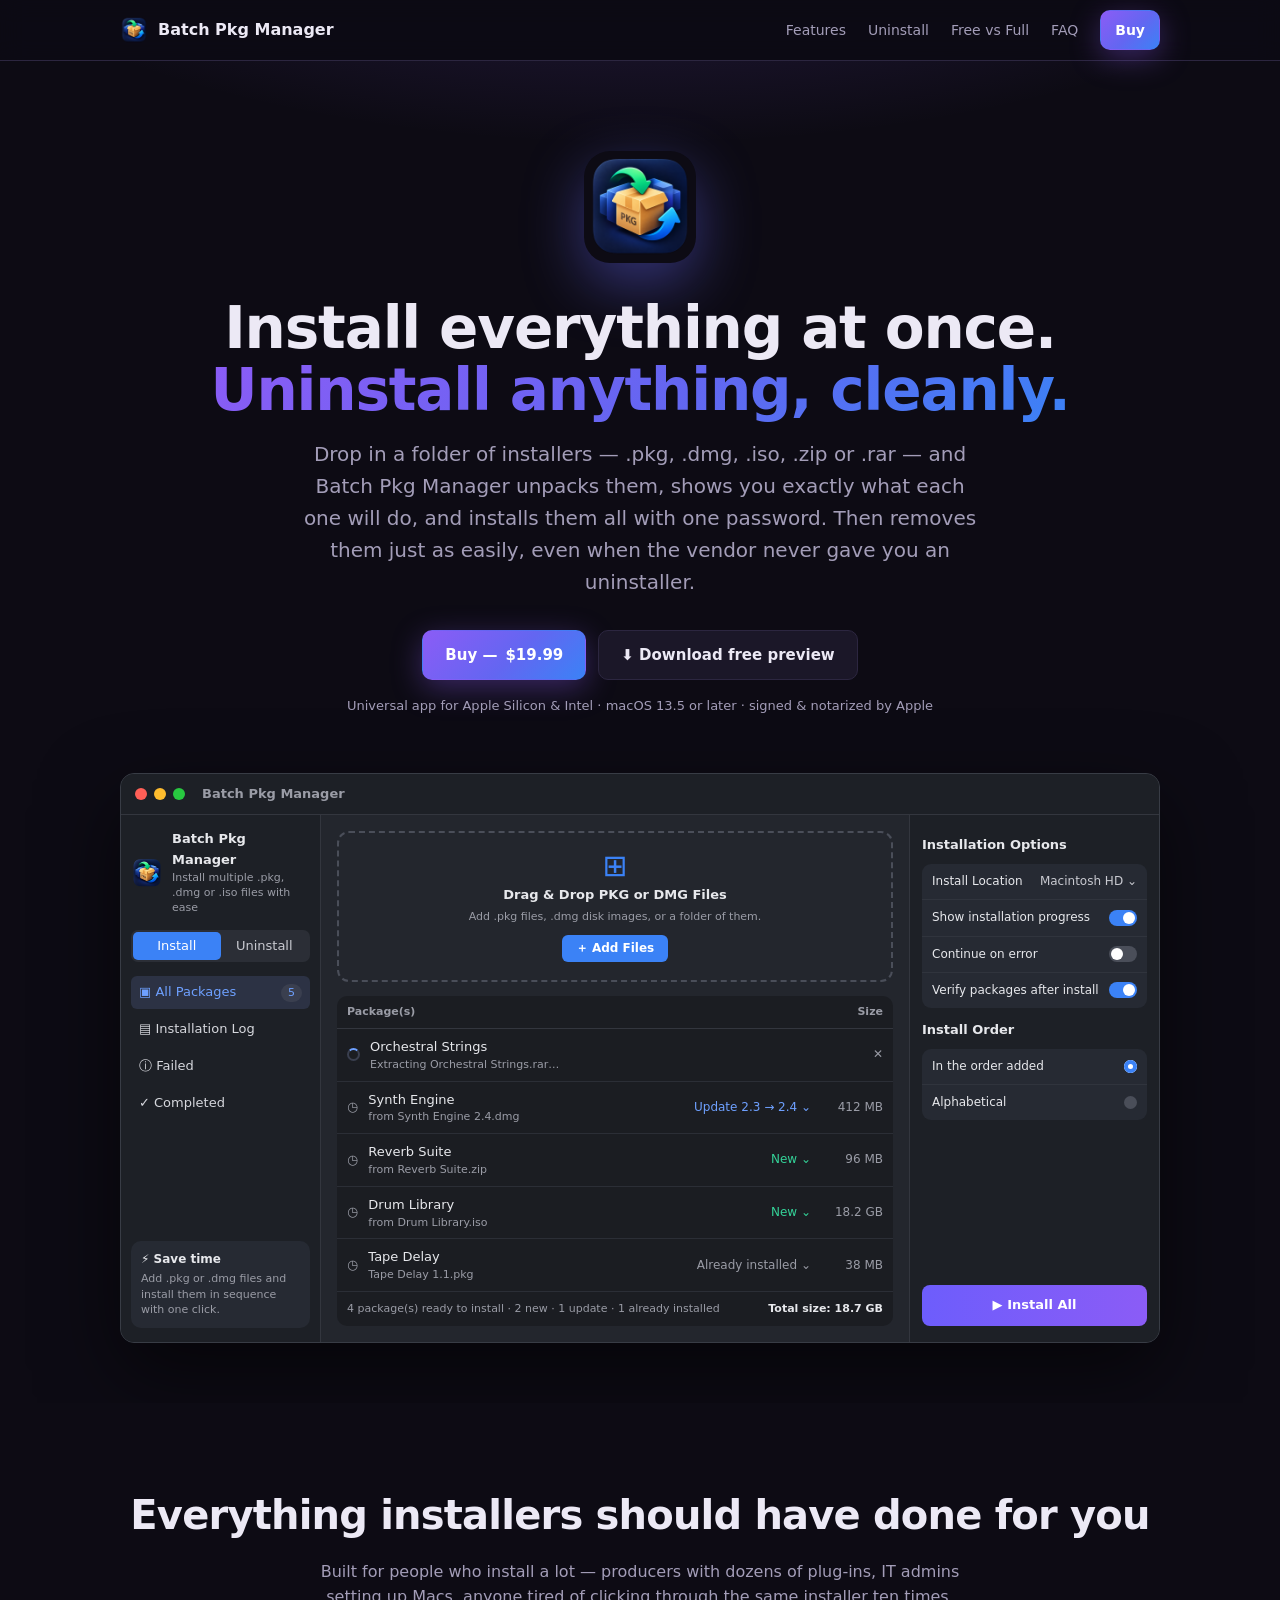
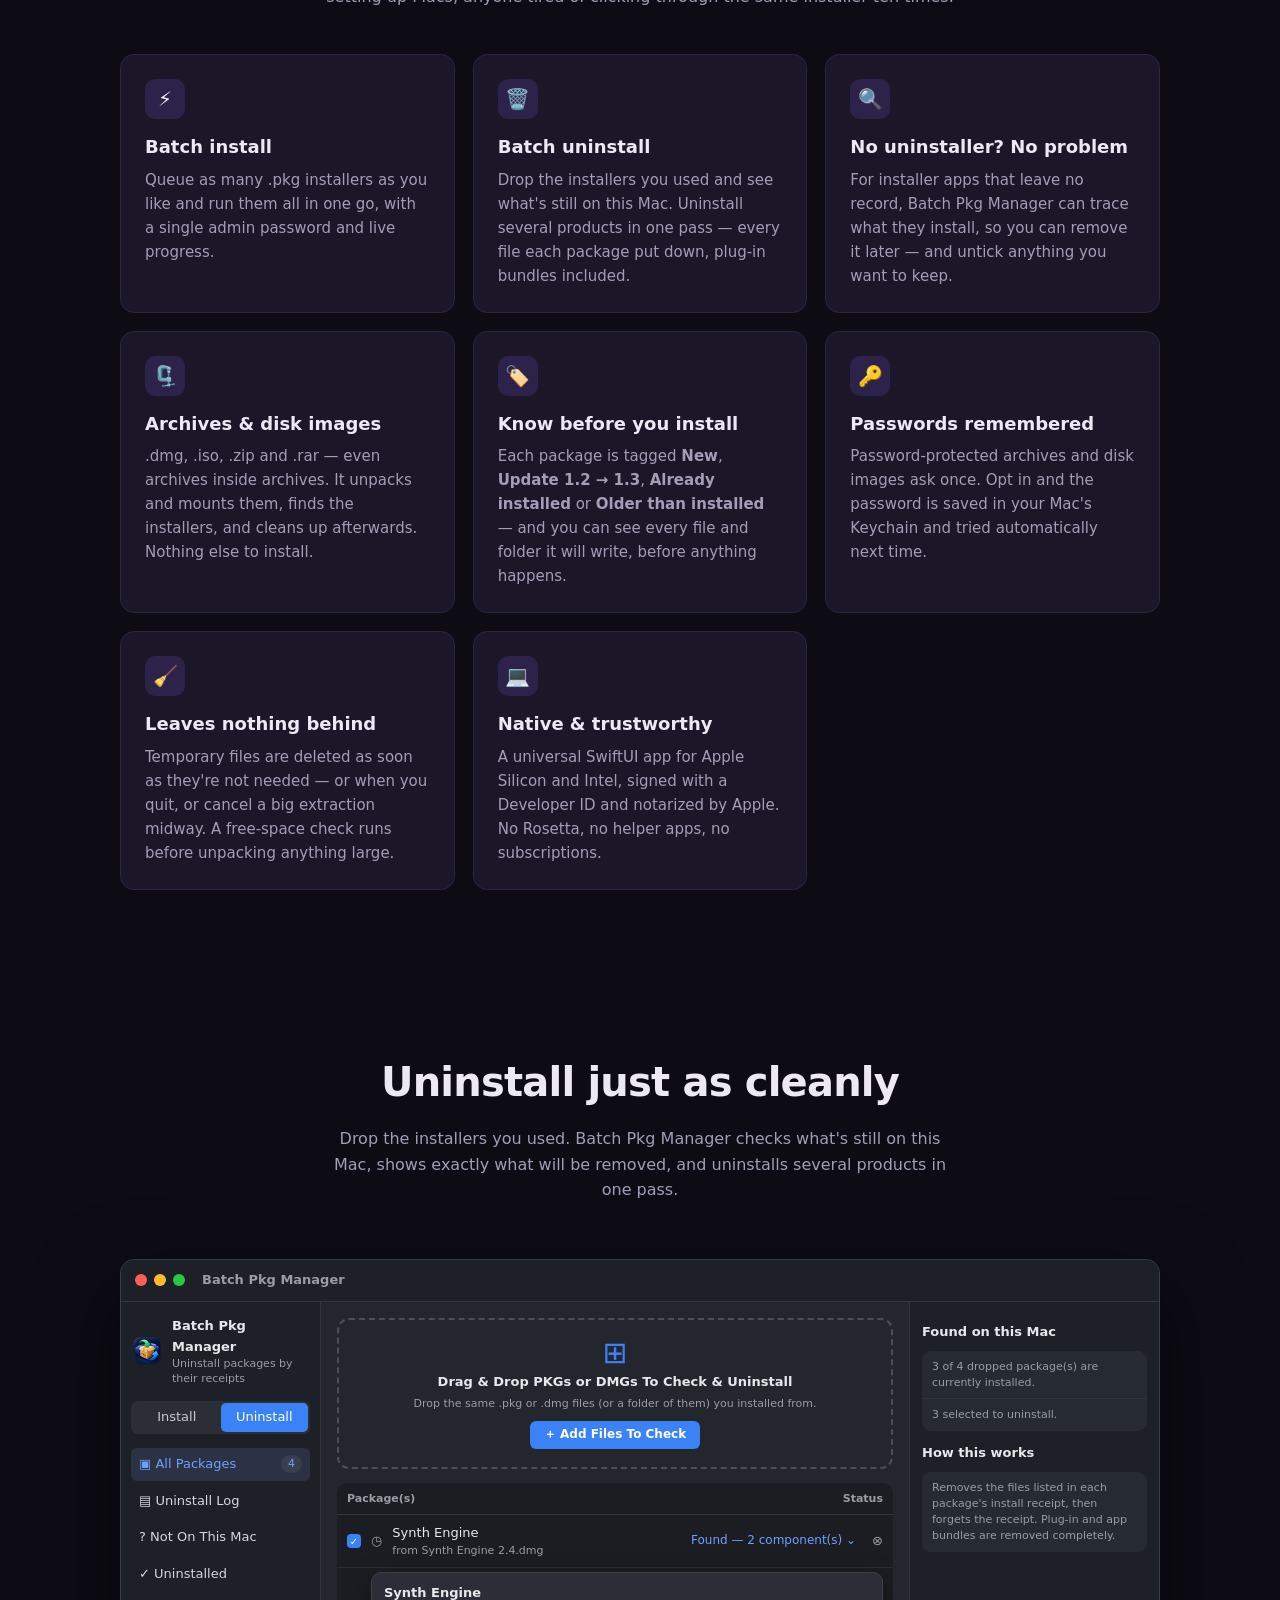
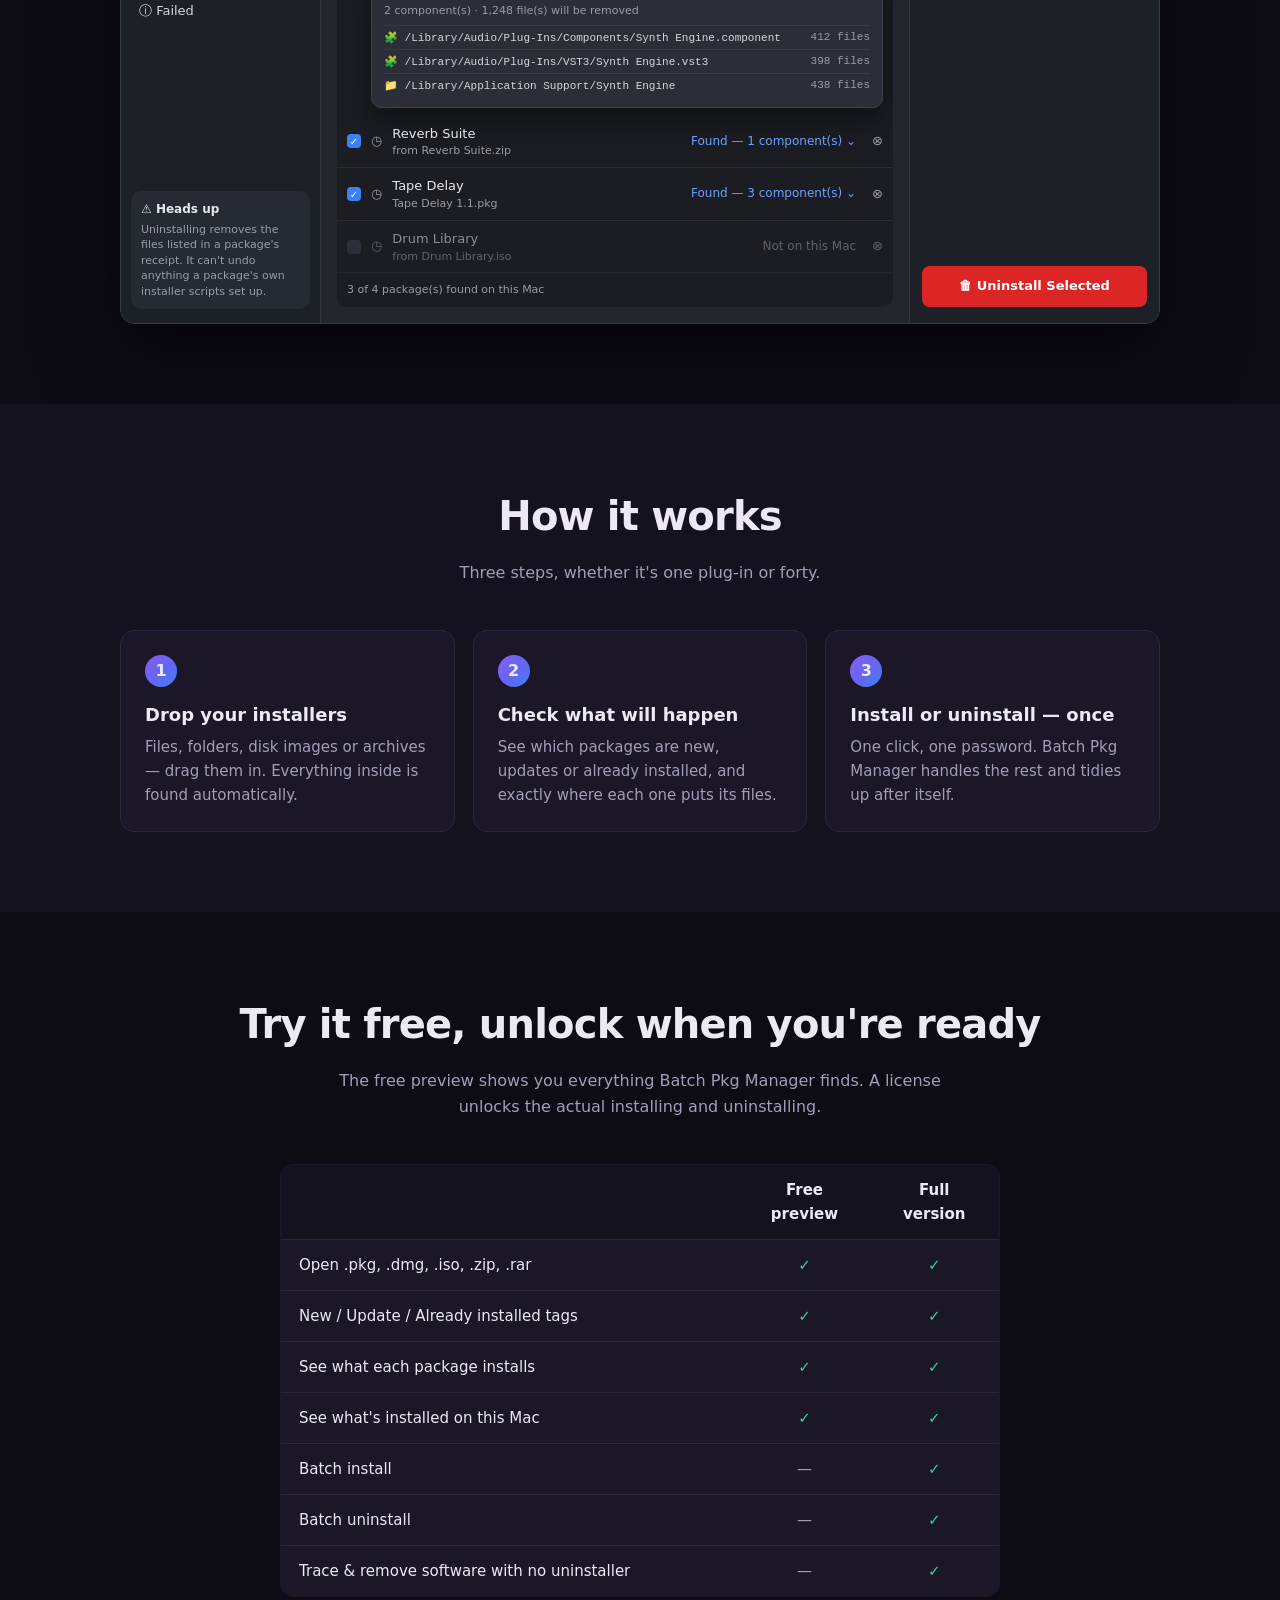
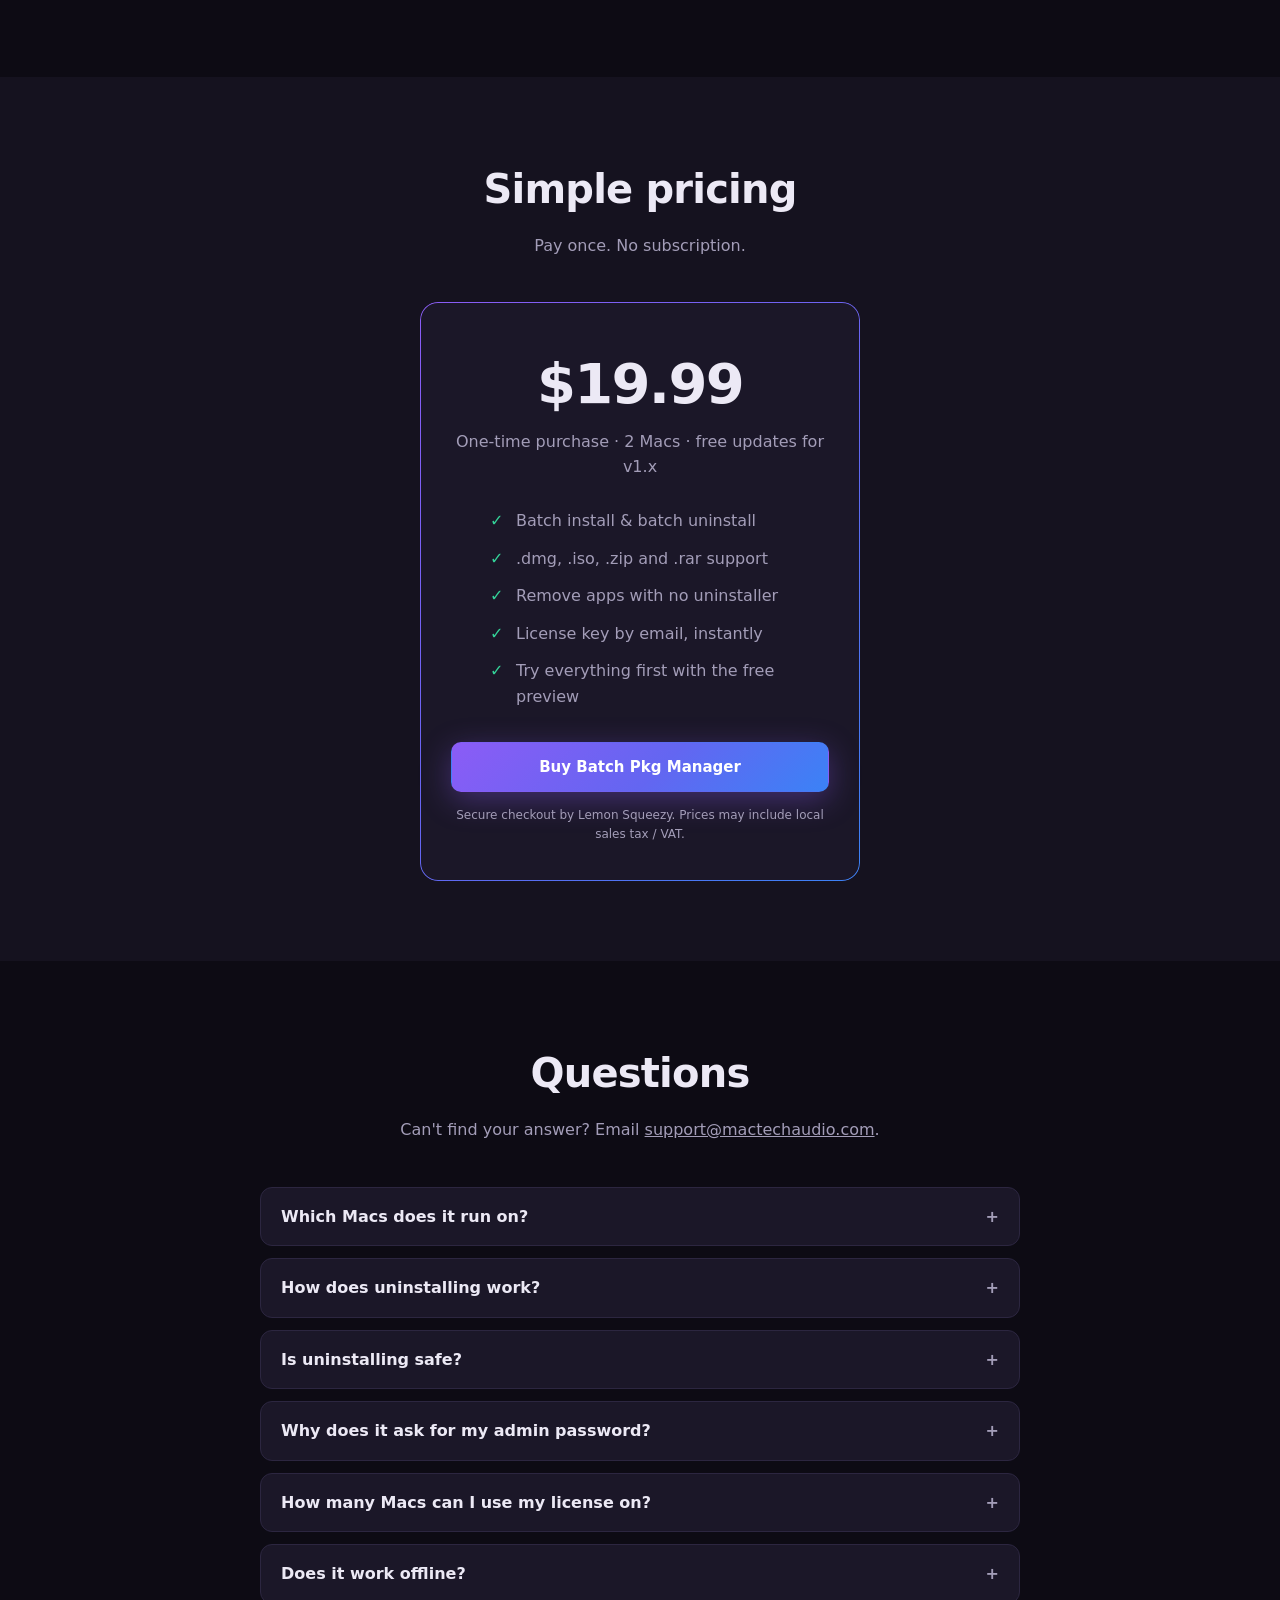
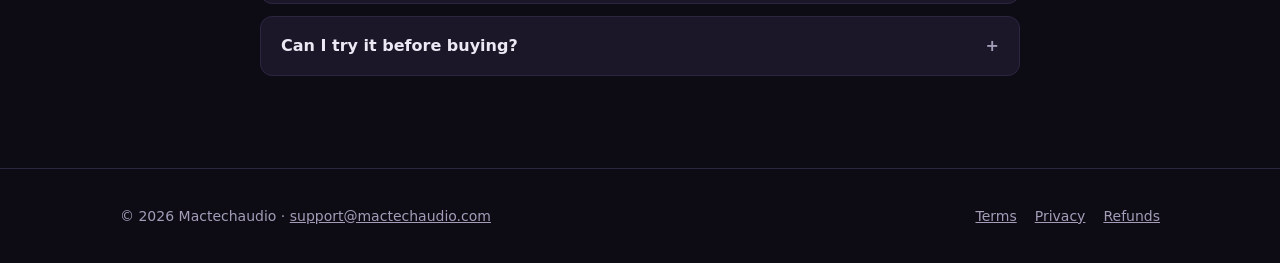
==== index.html @ 90be37b1 "Add files via upload" ====
<!doctype html>
<html lang="en">
<head>
<meta charset="utf-8">
<meta name="viewport" content="width=device-width,initial-scale=1">
<title>Batch Pkg Manager — Batch install & cleanly uninstall Mac software</title>
<meta name="description" content="Batch Pkg Manager installs dozens of .pkg installers in one go — straight from .dmg, .iso, .zip and .rar — and cleanly uninstalls software that never came with an uninstaller. For macOS.">
<meta property="og:title" content="Batch Pkg Manager for Mac">
<meta property="og:description" content="Batch install .pkg files from .dmg, .iso, .zip and .rar — and cleanly uninstall what installers leave behind.">
<meta property="og:image" content="icon.png">
<link rel="icon" href="icon.png">
<link rel="stylesheet" href="site.css">
<script src="config.js"></script>
</head>
<body>

<nav>
  <div class="wrap">
    <a class="brand" href="#"><img src="icon.png" alt=""> Batch Pkg Manager</a>
    <div class="links">
      <a class="hide-sm" href="#features">Features</a>
      <a class="hide-sm" href="#uninstall">Uninstall</a>
      <a class="hide-sm" href="#free">Free vs Full</a>
      <a class="hide-sm" href="#faq">FAQ</a>
      <a class="btn primary small" data-href="buyURL" href="#pricing">Buy</a>
    </div>
  </div>
</nav>

<header class="hero">
  <div class="wrap">
    <img class="icon" src="icon.png" alt="Batch Pkg Manager icon">
    <h1>Install everything at once.<br><span>Uninstall anything, cleanly.</span></h1>
    <p class="lead">Drop in a folder of installers — .pkg, .dmg, .iso, .zip or .rar — and Batch Pkg Manager unpacks them, shows you exactly what each one will do, and installs them all with one password. Then removes them just as easily, even when the vendor never gave you an uninstaller.</p>
    <div class="ctas">
      <a class="btn primary" href="#pricing">Buy — <span data-cfg="price"></span></a>
      <a class="btn ghost" data-href="downloadURL" href="#">⬇︎ Download free preview</a>
    </div>
    <div class="req">Universal app for Apple Silicon &amp; Intel · <span data-cfg="minMacOS"></span> · signed &amp; notarized by Apple</div>

    <div class="mock" aria-hidden="true">
      <div class="bar"><i></i><i></i><i></i><span>Batch Pkg Manager</span></div>
      <div class="app">
        <aside class="side">
          <div class="appname"><img src="icon.png" alt=""><div><b>Batch Pkg Manager</b><small>Install multiple .pkg, .dmg or .iso files with ease</small></div></div>
          <div class="seg"><span class="on">Install</span><span>Uninstall</span></div>
          <div class="nav on">▣ All Packages <em>5</em></div>
          <div class="nav">▤ Installation Log</div>
          <div class="nav">ⓘ Failed</div>
          <div class="nav">✓ Completed</div>
          <div class="tip"><b>⚡ Save time</b>Add .pkg or .dmg files and install them in sequence with one click.</div>
        </aside>
        <div class="center">
          <div class="drop">
            <div class="dropicon">⊞</div>
            <b>Drag &amp; Drop PKG or DMG Files</b>
            <small>Add .pkg files, .dmg disk images, or a folder of them.</small>
            <span class="addbtn">＋ Add Files</span>
          </div>
          <div class="table">
            <div class="th"><span>Package(s)</span><span>Size</span></div>
            <div class="row"><div class="spin"></div><div>Orchestral Strings<small>Extracting Orchestral Strings.rar…</small></div><span class="tag inst">✕</span></div>
            <div class="row"><span class="ok">◷</span><div>Synth Engine<small>from Synth Engine 2.4.dmg</small></div><span class="tag upd">Update 2.3 → 2.4 ⌄</span><span class="size">412 MB</span></div>
            <div class="row"><span class="ok">◷</span><div>Reverb Suite<small>from Reverb Suite.zip</small></div><span class="tag new">New ⌄</span><span class="size">96 MB</span></div>
            <div class="row"><span class="ok">◷</span><div>Drum Library<small>from Drum Library.iso</small></div><span class="tag new">New ⌄</span><span class="size">18.2 GB</span></div>
            <div class="row"><span class="ok">◷</span><div>Tape Delay<small>Tape Delay 1.1.pkg</small></div><span class="tag inst">Already installed ⌄</span><span class="size">38 MB</span></div>
            <div class="tf"><span>4 package(s) ready to install · 2 new · 1 update · 1 already installed</span><b>Total size: 18.7 GB</b></div>
          </div>
        </div>
        <aside class="insp">
          <b class="h">Installation Options</b>
          <div class="group">
            <div class="opt">Install Location <span class="sel">Macintosh HD ⌄</span></div>
            <div class="opt">Show installation progress <i class="tg on"></i></div>
            <div class="opt">Continue on error <i class="tg"></i></div>
            <div class="opt">Verify packages after install <i class="tg on"></i></div>
          </div>
          <b class="h">Install Order</b>
          <div class="group">
            <div class="opt">In the order added <i class="rd on"></i></div>
            <div class="opt">Alphabetical <i class="rd"></i></div>
          </div>
          <div class="go">▶ Install All</div>
        </aside>
      </div>
    </div>
  </div>
</header>

<section id="features">
  <div class="wrap">
    <h2>Everything installers should have done for you</h2>
    <p class="sub">Built for people who install a lot — producers with dozens of plug-ins, IT admins setting up Macs, anyone tired of clicking through the same installer ten times.</p>
    <div class="grid">
      <div class="card"><div class="ico">⚡️</div><h3>Batch install</h3><p>Queue as many .pkg installers as you like and run them all in one go, with a single admin password and live progress.</p></div>
      <div class="card"><div class="ico">🗑️</div><h3>Batch uninstall</h3><p>Drop the installers you used and see what's still on this Mac. Uninstall several products in one pass — every file each package put down, plug-in bundles included.</p></div>
      <div class="card"><div class="ico">🔍</div><h3>No uninstaller? No problem</h3><p>For installer apps that leave no record, Batch Pkg Manager can trace what they install, so you can remove it later — and untick anything you want to keep.</p></div>
      <div class="card"><div class="ico">🗜️</div><h3>Archives &amp; disk images</h3><p>.dmg, .iso, .zip and .rar — even archives inside archives. It unpacks and mounts them, finds the installers, and cleans up afterwards. Nothing else to install.</p></div>
      <div class="card"><div class="ico">🏷️</div><h3>Know before you install</h3><p>Each package is tagged <b>New</b>, <b>Update 1.2 → 1.3</b>, <b>Already installed</b> or <b>Older than installed</b> — and you can see every file and folder it will write, before anything happens.</p></div>
      <div class="card"><div class="ico">🔑</div><h3>Passwords remembered</h3><p>Password-protected archives and disk images ask once. Opt in and the password is saved in your Mac's Keychain and tried automatically next time.</p></div>
      <div class="card"><div class="ico">🧹</div><h3>Leaves nothing behind</h3><p>Temporary files are deleted as soon as they're not needed — or when you quit, or cancel a big extraction midway. A free-space check runs before unpacking anything large.</p></div>
      <div class="card"><div class="ico">💻</div><h3>Native &amp; trustworthy</h3><p>A universal SwiftUI app for Apple Silicon and Intel, signed with a Developer ID and notarized by Apple. No Rosetta, no helper apps, no subscriptions.</p></div>
    </div>
  </div>
</section>

<section id="uninstall">
  <div class="wrap">
    <h2>Uninstall just as cleanly</h2>
    <p class="sub">Drop the installers you used. Batch Pkg Manager checks what's still on this Mac, shows exactly what will be removed, and uninstalls several products in one pass.</p>
    <div class="mock" aria-hidden="true">
      <div class="bar"><i></i><i></i><i></i><span>Batch Pkg Manager</span></div>
      <div class="app">
        <aside class="side">
          <div class="appname"><img src="icon.png" alt=""><div><b>Batch Pkg Manager</b><small>Uninstall packages by their receipts</small></div></div>
          <div class="seg"><span>Install</span><span class="on">Uninstall</span></div>
          <div class="nav on">▣ All Packages <em>4</em></div>
          <div class="nav">▤ Uninstall Log</div>
          <div class="nav">? Not On This Mac</div>
          <div class="nav">✓ Uninstalled</div>
          <div class="nav">ⓘ Failed</div>
          <div class="tip"><b>⚠︎ Heads up</b>Uninstalling removes the files listed in a package's receipt. It can't undo anything a package's own installer scripts set up.</div>
        </aside>
        <div class="center">
          <div class="drop">
            <div class="dropicon">⊞</div>
            <b>Drag &amp; Drop PKGs or DMGs To Check &amp; Uninstall</b>
            <small>Drop the same .pkg or .dmg files (or a folder of them) you installed from.</small>
            <span class="addbtn">＋ Add Files To Check</span>
          </div>
          <div class="table">
            <div class="th"><span>Package(s)</span><span>Status</span></div>
            <div class="row"><i class="cb on"></i><span class="ok">◷</span><div>Synth Engine<small>from Synth Engine 2.4.dmg</small></div><span class="tag found">Found — 2 component(s) ⌄</span><span class="x">⊗</span></div>
            <div class="popover">
              <b>Synth Engine</b><small>2 component(s) · 1,248 file(s) will be removed</small>
              <div class="pv"><span>🧩 /Library/Audio/Plug-Ins/Components/Synth Engine.component</span><em>412 files</em></div>
              <div class="pv"><span>🧩 /Library/Audio/Plug-Ins/VST3/Synth Engine.vst3</span><em>398 files</em></div>
              <div class="pv"><span>📁 /Library/Application Support/Synth Engine</span><em>438 files</em></div>
            </div>
            <div class="row"><i class="cb on"></i><span class="ok">◷</span><div>Reverb Suite<small>from Reverb Suite.zip</small></div><span class="tag found">Found — 1 component(s) ⌄</span><span class="x">⊗</span></div>
            <div class="row"><i class="cb on"></i><span class="ok">◷</span><div>Tape Delay<small>Tape Delay 1.1.pkg</small></div><span class="tag found">Found — 3 component(s) ⌄</span><span class="x">⊗</span></div>
            <div class="row dim"><i class="cb"></i><span class="ok">◷</span><div>Drum Library<small>from Drum Library.iso</small></div><span class="tag inst">Not on this Mac</span><span class="x">⊗</span></div>
            <div class="tf"><span>3 of 4 package(s) found on this Mac</span></div>
          </div>
        </div>
        <aside class="insp">
          <b class="h">Found on this Mac</b>
          <div class="group"><div class="opt small">3 of 4 dropped package(s) are currently installed.</div><div class="opt small">3 selected to uninstall.</div></div>
          <b class="h">How this works</b>
          <div class="group"><div class="opt small wrap">Removes the files listed in each package's install receipt, then forgets the receipt. Plug-in and app bundles are removed completely.</div></div>
          <div class="go red">🗑 Uninstall Selected</div>
        </aside>
      </div>
    </div>
  </div>
</section>

<section style="background:var(--bg2)">
  <div class="wrap">
    <h2>How it works</h2>
    <p class="sub">Three steps, whether it's one plug-in or forty.</p>
    <div class="steps">
      <div class="card"><h3>Drop your installers</h3><p>Files, folders, disk images or archives — drag them in. Everything inside is found automatically.</p></div>
      <div class="card"><h3>Check what will happen</h3><p>See which packages are new, updates or already installed, and exactly where each one puts its files.</p></div>
      <div class="card"><h3>Install or uninstall — once</h3><p>One click, one password. Batch Pkg Manager handles the rest and tidies up after itself.</p></div>
    </div>
  </div>
</section>

<section id="free">
  <div class="wrap">
    <h2>Try it free, unlock when you're ready</h2>
    <p class="sub">The free preview shows you everything Batch Pkg Manager finds. A license unlocks the actual installing and uninstalling.</p>
    <table class="cmp">
      <thead><tr><th></th><th>Free preview</th><th>Full version</th></tr></thead>
      <tbody>
        <tr><td>Open .pkg, .dmg, .iso, .zip, .rar</td><td class="yes">✓</td><td class="yes">✓</td></tr>
        <tr><td>New / Update / Already installed tags</td><td class="yes">✓</td><td class="yes">✓</td></tr>
        <tr><td>See what each package installs</td><td class="yes">✓</td><td class="yes">✓</td></tr>
        <tr><td>See what's installed on this Mac</td><td class="yes">✓</td><td class="yes">✓</td></tr>
        <tr><td>Batch install</td><td class="no">—</td><td class="yes">✓</td></tr>
        <tr><td>Batch uninstall</td><td class="no">—</td><td class="yes">✓</td></tr>
        <tr><td>Trace &amp; remove software with no uninstaller</td><td class="no">—</td><td class="yes">✓</td></tr>
      </tbody>
    </table>
  </div>
</section>

<section id="pricing" style="background:var(--bg2)">
  <div class="wrap">
    <h2>Simple pricing</h2>
    <p class="sub">Pay once. No subscription.</p>
    <div class="price">
      <div class="amt" data-cfg="price"></div>
      <div class="per" data-cfg="priceNote"></div>
      <ul>
        <li>Batch install &amp; batch uninstall</li>
        <li>.dmg, .iso, .zip and .rar support</li>
        <li>Remove apps with no uninstaller</li>
        <li>License key by email, instantly</li>
        <li>Try everything first with the free preview</li>
      </ul>
      <a class="btn primary" data-href="buyURL" href="#">Buy Batch Pkg Manager</a>
      <div class="fine">Secure checkout by Lemon Squeezy. Prices may include local sales tax / VAT.</div>
    </div>
  </div>
</section>

<section id="faq">
  <div class="wrap">
    <h2>Questions</h2>
    <p class="sub">Can't find your answer? Email <a data-href="email" href="#"><span data-cfg="email"></span></a>.</p>
    <details><summary>Which Macs does it run on?</summary><p>Any Mac running <span data-cfg="minMacOS"></span> — Apple Silicon or Intel. It runs natively on both, so it doesn't need Rosetta.</p></details>
    <details><summary>How does uninstalling work?</summary><p>When a .pkg installs, macOS keeps a receipt listing every file it wrote. Batch Pkg Manager reads that receipt, shows you what it found, then removes those files — plug-in and app bundles completely, shared folders only if they end up empty — and forgets the receipt. For installer apps that don't leave a receipt, it can trace what they install first.</p></details>
    <details><summary>Is uninstalling safe?</summary><p>You always see what will be removed before anything happens, and you confirm it. It only removes what a package's own receipt (or trace) lists, and it skips anything another installed package also owns. As with any uninstaller, removal can't be undone — keep a backup (e.g. Time Machine) of anything important.</p></details>
    <details><summary>Why does it ask for my admin password?</summary><p>Installing and removing system-wide software (in /Applications or /Library) requires administrator rights on macOS. You enter it once per batch, in Apple's standard dialog. Batch Pkg Manager never sees or stores it.</p></details>
    <details><summary>How many Macs can I use my license on?</summary><p>Two at a time. Moving to a new Mac? Choose “Deactivate License on This Mac…” from the app menu first, then activate on the new one.</p></details>
    <details><summary>Does it work offline?</summary><p>Yes. The license is checked with the license server when you're online; a validated license keeps working offline for 30 days.</p></details>
    <details><summary>Can I try it before buying?</summary><p>Yes — the free preview opens all your installers and shows everything the full version would do, so you can check it works with your files before you buy. Because of that, sales are final; see the <a href="refund.html">refund policy</a> for the exceptions.</p></details>
  </div>
</section>

<footer>
  <div class="wrap">
    <div>© <span id="year"></span> <span data-cfg="company"></span> · <a data-href="email" href="#"><span data-cfg="email"></span></a></div>
    <div class="links">
      <a href="terms.html">Terms</a><a href="privacy.html">Privacy</a><a href="refund.html">Refunds</a>
    </div>
  </div>
</footer>

</body>
</html>
---- site.css ----
:root{
  --bg:#0d0b14; --bg2:#15121f; --card:#1b1728; --line:#2c2640;
  --text:#ece9f5; --muted:#a39db8; --accent:#8b5cf6; --accent2:#6366f1;
  --green:#34d399; --orange:#fb923c; --radius:14px;
  --grad:linear-gradient(135deg,#8b5cf6 0%,#6366f1 55%,#3b82f6 100%);
}
*{box-sizing:border-box;margin:0;padding:0}
html{scroll-behavior:smooth}
body{background:var(--bg);color:var(--text);font:16px/1.6 -apple-system,BlinkMacSystemFont,"SF Pro Text","Inter",system-ui,sans-serif;-webkit-font-smoothing:antialiased}
a{color:inherit}
.wrap{max-width:1080px;margin:0 auto;padding:0 20px}
nav{position:sticky;top:0;z-index:10;background:rgba(13,11,20,.8);backdrop-filter:blur(12px);border-bottom:1px solid var(--line)}
nav .wrap{display:flex;align-items:center;gap:14px;height:60px}
nav .brand{display:flex;align-items:center;gap:10px;font-weight:700;text-decoration:none}
nav .brand img{width:28px;height:28px;border-radius:7px}
nav .links{margin-left:auto;display:flex;gap:22px;align-items:center;font-size:14px;color:var(--muted)}
nav .links a{text-decoration:none}
nav .links a:hover{color:var(--text)}
.btn{display:inline-flex;align-items:center;gap:8px;padding:12px 22px;border-radius:10px;font-weight:600;text-decoration:none;border:1px solid transparent;cursor:pointer;font-size:15px;transition:transform .15s,opacity .15s}
.btn:hover{transform:translateY(-1px)}
.btn.primary{background:var(--grad);color:#fff;box-shadow:0 8px 30px rgba(139,92,246,.35)}
.btn.ghost{border-color:var(--line);background:var(--card)}
.btn.small{padding:8px 14px;font-size:14px}
header.hero{padding:90px 0 60px;text-align:center;position:relative;overflow:hidden}
header.hero:before{content:"";position:absolute;inset:-40% -10% auto;height:620px;background:radial-gradient(closest-side,rgba(139,92,246,.28),transparent);pointer-events:none}
.hero img.icon{width:112px;height:112px;border-radius:26px;box-shadow:0 20px 60px rgba(99,102,241,.45)}
.hero h1{font-size:clamp(34px,6vw,58px);line-height:1.08;letter-spacing:-.02em;margin:26px auto 16px;max-width:980px}
.hero h1 span{background:var(--grad);-webkit-background-clip:text;background-clip:text;color:transparent}
.hero p.lead{font-size:clamp(17px,2.2vw,20px);color:var(--muted);max-width:680px;margin:0 auto 32px}
.hero .ctas{display:flex;gap:12px;justify-content:center;flex-wrap:wrap}
.hero .req{margin-top:16px;font-size:13px;color:var(--muted)}
/* app mockup — mirrors the real window layout */
.mock{margin:56px auto 0;max-width:1060px;background:#23262d;border:1px solid #383c45;border-radius:14px;box-shadow:0 30px 80px rgba(0,0,0,.55);overflow:hidden;text-align:left;font-size:13px;color:#e7e8ec}
.mock .bar{display:flex;align-items:center;gap:7px;padding:10px 14px;background:#1d2026;border-bottom:1px solid #33363e}
.mock .bar i{width:12px;height:12px;border-radius:50%}
.mock .bar i:nth-child(1){background:#ff5f57}.mock .bar i:nth-child(2){background:#febc2e}.mock .bar i:nth-child(3){background:#28c840}
.mock .bar span{margin-left:10px;color:#9a9ca6;font-weight:600;font-size:13px}
.mock .app{display:grid;grid-template-columns:200px 1fr 250px;min-height:430px}
.mock small{display:block;color:#9a9ca6;font-size:11px;line-height:1.35}
.mock .side{background:#1d2026;border-right:1px solid #33363e;padding:14px 10px;display:flex;flex-direction:column;gap:4px}
.mock .appname{display:flex;gap:9px;align-items:center;margin-bottom:10px}
.mock .appname img{width:32px;height:32px;border-radius:8px}
.mock .appname b{font-size:13px}
.mock .seg{display:flex;background:#2b2e36;border-radius:7px;padding:2px;margin-bottom:10px}
.mock .seg span{flex:1;text-align:center;padding:4px 0;border-radius:5px;color:#c9cad1}
.mock .seg span.on{background:#3b82f6;color:#fff}
.mock .nav{padding:6px 8px;border-radius:6px;color:#d6d7dd;display:flex;align-items:center;gap:6px}
.mock .nav.on{background:#2c3244;color:#6ea0ff}
.mock .nav em{margin-left:auto;font-style:normal;font-size:11px;background:#3a3f4f;border-radius:10px;padding:0 7px}
.mock .tip{margin-top:auto;background:#262a33;border-radius:10px;padding:10px;color:#9a9ca6;font-size:11px;line-height:1.4}
.mock .tip b{display:block;color:#e7e8ec;margin-bottom:4px;font-size:12px}
.mock .center{padding:16px;display:flex;flex-direction:column;gap:14px}
.mock .drop{border:2px dashed #4a4e59;border-radius:12px;padding:18px;text-align:center;display:flex;flex-direction:column;align-items:center;gap:4px}
.mock .dropicon{font-size:30px;color:#3b82f6;line-height:1}
.mock .addbtn{margin-top:6px;background:#3b82f6;color:#fff;border-radius:6px;padding:4px 14px;font-size:12px;font-weight:600}
.mock .table{background:#1b1d22;border-radius:10px;overflow:hidden}
.mock .th{display:flex;justify-content:space-between;padding:7px 10px;color:#9a9ca6;font-size:11px;font-weight:700;border-bottom:1px solid #33363e}
.mock .row{display:flex;align-items:center;gap:10px;padding:8px 10px;border-bottom:1px solid #2b2e36}
.mock .row .ok{color:#9a9ca6}
.mock .row .tag{margin-left:auto;font-size:12px}
.mock .row .size{width:62px;text-align:right;color:#9a9ca6;font-size:12px}
.tag.new{color:var(--green)}.tag.upd{color:#6ea0ff}.tag.inst{color:#9a9ca6}.tag.old{color:var(--orange)}
.mock .spin{width:13px;height:13px;border:2px solid #3a3f4f;border-top-color:#6ea0ff;border-radius:50%;animation:spin 1s linear infinite}
@keyframes spin{to{transform:rotate(360deg)}}
.mock .tf{display:flex;justify-content:space-between;gap:10px;padding:8px 10px;font-size:11px;color:#9a9ca6}
.mock .tf b{color:#e7e8ec;white-space:nowrap}
.mock .insp{background:#1d2026;border-left:1px solid #33363e;padding:16px 12px;display:flex;flex-direction:column;gap:8px}
.mock .insp .h{font-size:13px;margin-top:4px}
.mock .group{background:#262a33;border-radius:9px}
.mock .opt{display:flex;align-items:center;justify-content:space-between;gap:8px;padding:8px 10px;border-bottom:1px solid #30343d;font-size:12px}
.mock .opt:last-child{border-bottom:0}
.mock .opt{white-space:nowrap}.mock .sel{color:#c9cad1;overflow:hidden;text-overflow:ellipsis}
.mock .tg{width:28px;height:16px;border-radius:9px;background:#4a4e59;position:relative;flex:none}
.mock .tg:after{content:"";position:absolute;top:2px;left:2px;width:12px;height:12px;border-radius:50%;background:#fff}
.mock .tg.on{background:#3b82f6}.mock .tg.on:after{left:14px}
.mock .rd{width:13px;height:13px;border-radius:50%;background:#4a4e59;flex:none}
.mock .rd.on{background:#3b82f6;box-shadow:inset 0 0 0 4px #3b82f6,inset 0 0 0 7px #fff}
.mock .cb{width:14px;height:14px;border-radius:4px;background:#3a3f4f;flex:none;display:grid;place-items:center;font-style:normal;font-size:10px;color:#fff}
.mock .cb.on{background:#3b82f6}.mock .cb.on:after{content:"✓"}
.mock .row.dim{opacity:.55}
.mock .row .x{color:#9a9ca6;margin-left:6px}
.tag.found{color:#6ea0ff}
.mock .table{position:relative}
.mock .popover{margin:4px 10px 8px 34px;background:#2b2e36;border:1px solid #3d414c;border-radius:10px;padding:10px 12px;box-shadow:0 12px 30px rgba(0,0,0,.45)}
.mock .popover b{font-size:13px}
.mock .popover small{margin-bottom:6px}
.mock .pv{display:flex;justify-content:space-between;gap:10px;padding:5px 0;border-top:1px solid #383c46;font:11px ui-monospace,SFMono-Regular,Menlo,monospace;color:#d6d7dd}
.mock .pv span{overflow:hidden;text-overflow:ellipsis;white-space:nowrap}
.mock .pv em{font-style:normal;color:#9a9ca6;white-space:nowrap;font-family:inherit}
.mock .opt.small{font-size:11px;color:#9a9ca6}
.mock .opt.wrap{white-space:normal;line-height:1.45}
.mock .go.red{background:#dc2626}
.mock .go{margin-top:auto;padding:10px;border-radius:8px;background:linear-gradient(90deg,#6d5dfc,#8b5cf6);text-align:center;font-weight:600;color:#fff}
section{padding:80px 0}
section h2{font-size:clamp(28px,4vw,40px);letter-spacing:-.02em;text-align:center;margin-bottom:12px}
section p.sub{color:var(--muted);text-align:center;max-width:640px;margin:0 auto 44px}
.grid{display:grid;grid-template-columns:repeat(auto-fit,minmax(280px,1fr));gap:18px}
.card{background:var(--card);border:1px solid var(--line);border-radius:var(--radius);padding:24px}
.card .ico{width:40px;height:40px;border-radius:10px;display:grid;place-items:center;background:rgba(139,92,246,.16);font-size:20px;margin-bottom:14px}
.card h3{font-size:18px;margin-bottom:6px}
.card p{color:var(--muted);font-size:15px}
.steps{counter-reset:s;display:grid;grid-template-columns:repeat(auto-fit,minmax(240px,1fr));gap:18px}
.steps .card:before{counter-increment:s;content:counter(s);display:grid;place-items:center;width:32px;height:32px;border-radius:50%;background:var(--grad);font-weight:700;margin-bottom:14px}
table.cmp{width:100%;max-width:720px;margin:0 auto;border-collapse:collapse;background:var(--card);border:1px solid var(--line);border-radius:var(--radius);overflow:hidden;font-size:15px}
table.cmp th,table.cmp td{padding:13px 18px;border-bottom:1px solid var(--line);text-align:left}
table.cmp th:not(:first-child),table.cmp td:not(:first-child){text-align:center;width:130px}
table.cmp thead th{background:var(--bg2)}
.yes{color:var(--green);font-weight:700}.no{color:var(--muted)}
.price{max-width:440px;margin:0 auto;text-align:center;background:var(--card);border:1px solid var(--line);border-radius:18px;padding:36px 30px;position:relative}
.price:before{content:"";position:absolute;inset:-1px;border-radius:18px;padding:1px;background:var(--grad);-webkit-mask:linear-gradient(#000 0 0) content-box,linear-gradient(#000 0 0);-webkit-mask-composite:xor;mask-composite:exclude;pointer-events:none}
.price .amt{font-size:56px;font-weight:800;letter-spacing:-.03em}
.price .per{color:var(--muted);margin-bottom:22px}
.price ul{list-style:none;text-align:left;margin:0 auto 26px;max-width:300px}
.price li{padding:6px 0 6px 26px;position:relative;color:var(--muted)}
.price li:before{content:"✓";position:absolute;left:0;color:var(--green);font-weight:700}
.price .btn{width:100%;justify-content:center}
.price .fine{font-size:12px;color:var(--muted);margin-top:14px}
details{background:var(--card);border:1px solid var(--line);border-radius:12px;padding:16px 20px;margin:0 auto 12px;max-width:760px}
details summary{cursor:pointer;font-weight:600;list-style:none}
details summary::-webkit-details-marker{display:none}
details summary:after{content:"+";float:right;color:var(--muted)}
details[open] summary:after{content:"–"}
details p{color:var(--muted);margin-top:10px;font-size:15px}
footer{border-top:1px solid var(--line);padding:36px 0;color:var(--muted);font-size:14px}
footer .wrap{display:flex;flex-wrap:wrap;gap:16px;justify-content:space-between;align-items:center}
footer .links{display:flex;gap:18px;flex-wrap:wrap}
/* legal pages */
.legal{max-width:760px;margin:0 auto;padding:60px 20px 80px}
.legal h1{font-size:36px;letter-spacing:-.02em;margin-bottom:6px}
.legal .date{color:var(--muted);margin-bottom:30px;font-size:14px}
.legal h2{font-size:20px;margin:30px 0 8px}
.legal p,.legal li{color:#cfcadf;margin-bottom:10px}
.legal ul{padding-left:22px}
@media (max-width:900px){
  .mock .app{grid-template-columns:1fr 230px}
  .mock .side{display:none}
}
@media (max-width:640px){
  .mock .app{grid-template-columns:1fr}
  .mock .insp .h,.mock .insp .group{display:none}
  .mock .insp{border-left:0;border-top:1px solid #33363e}
  nav .links a.hide-sm{display:none}
  .mock .row .size{display:none}
  section{padding:60px 0}
  header.hero{padding:60px 0 40px}
}
.mock .app>*{min-width:0}
.mock .opt.small{white-space:normal;line-height:1.45}
.mock .drop b,.mock .drop small{overflow-wrap:anywhere}
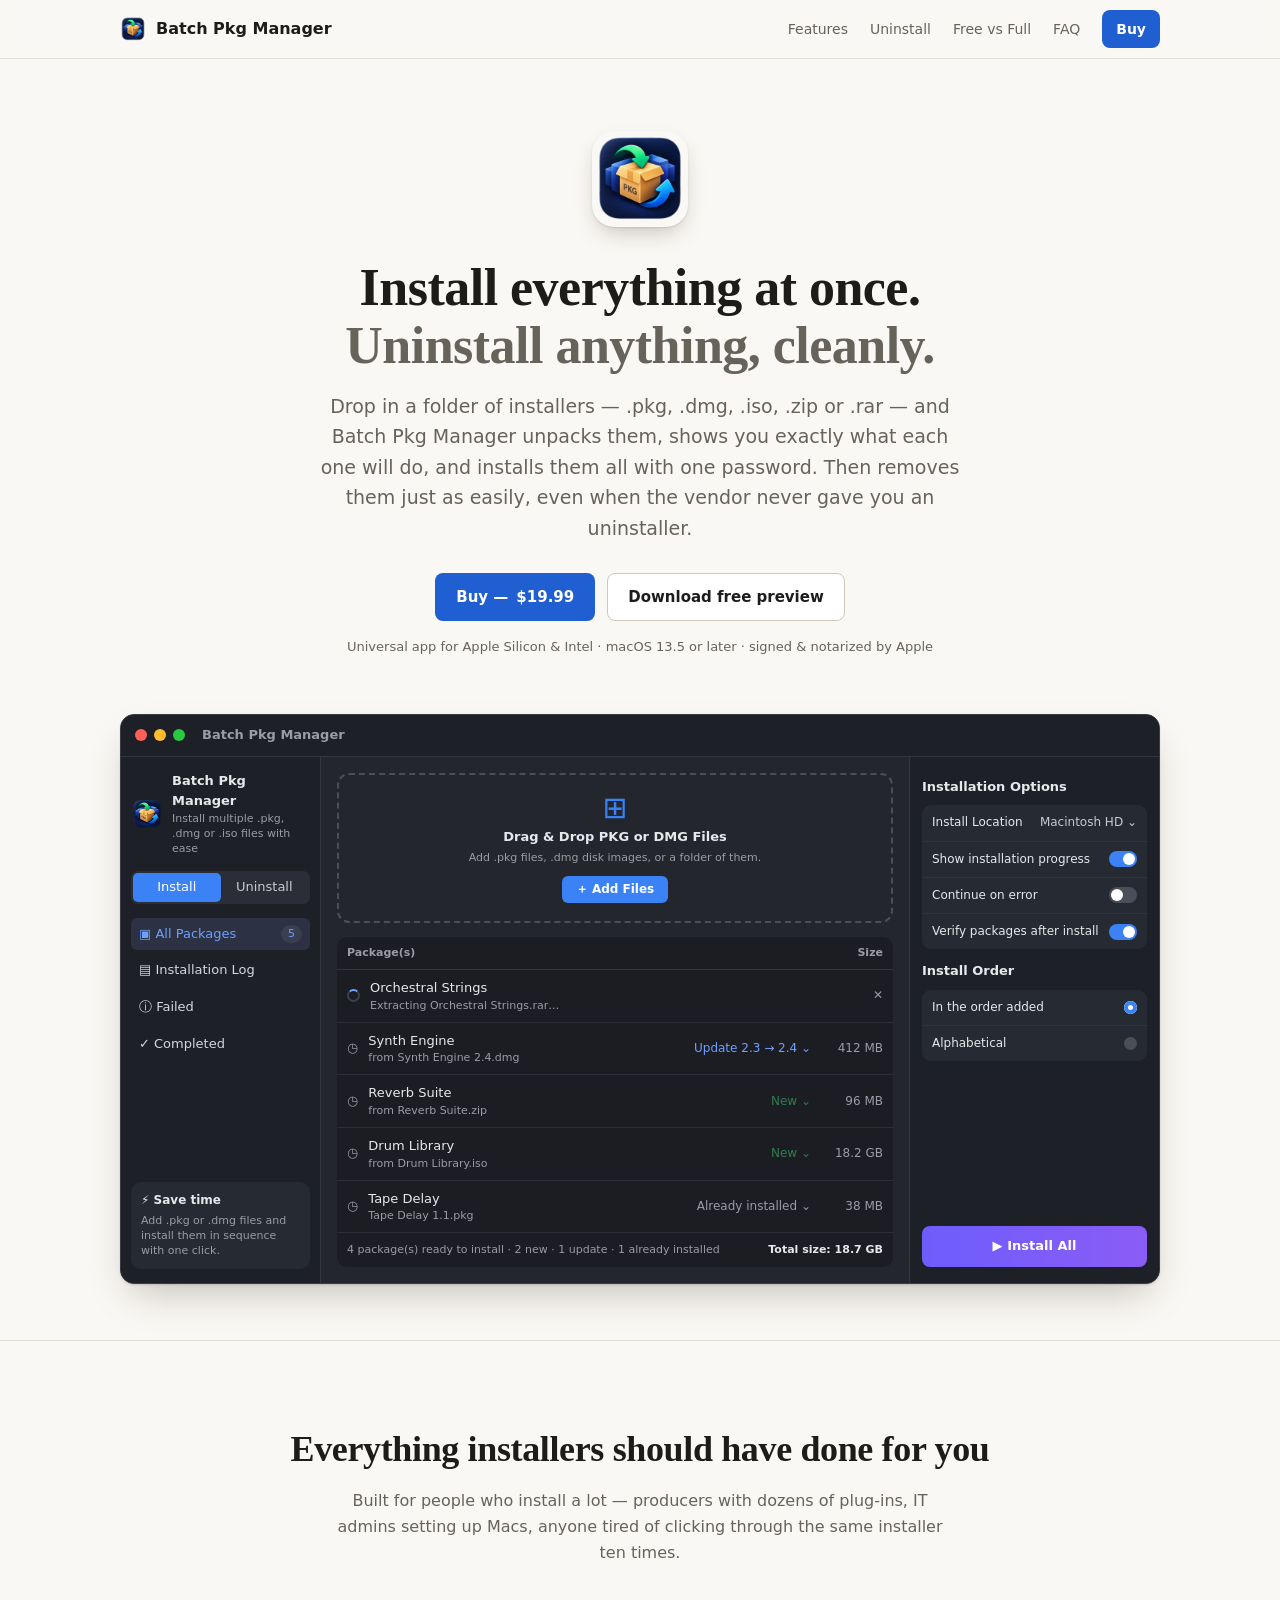
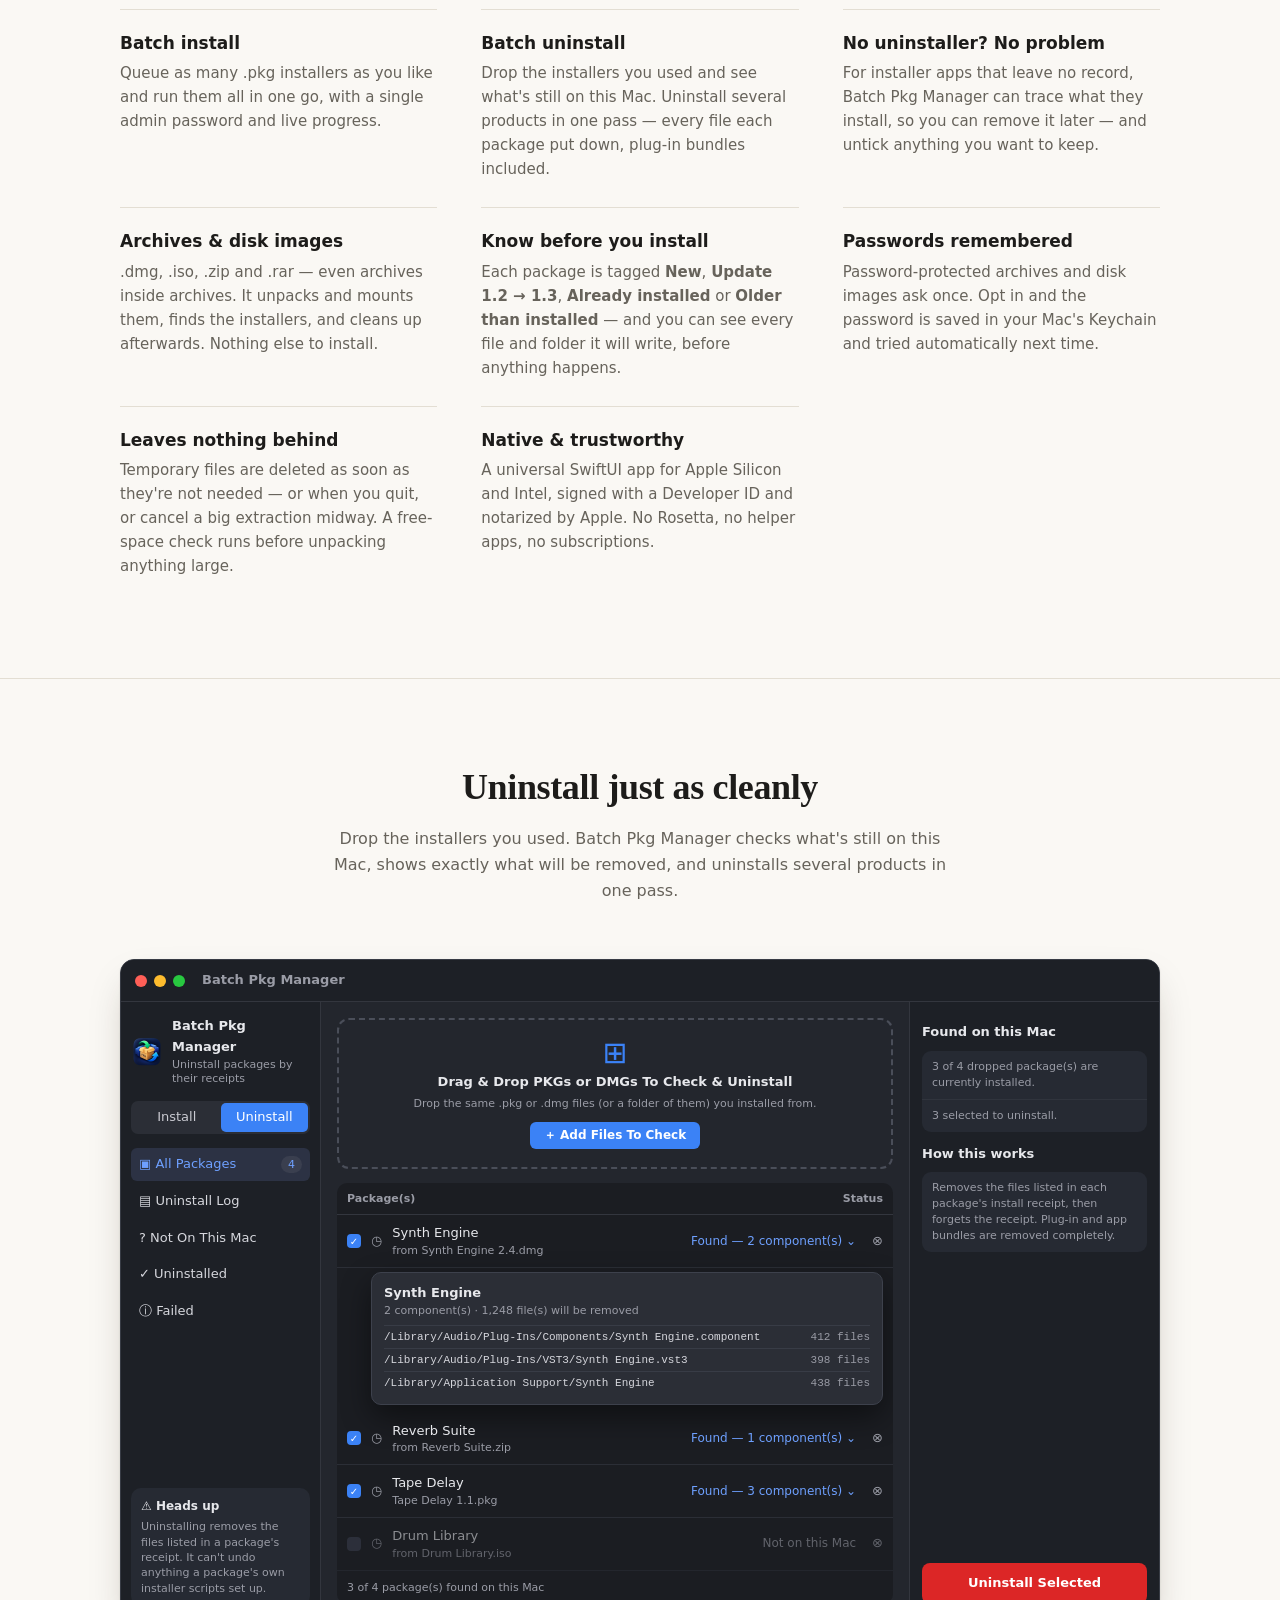
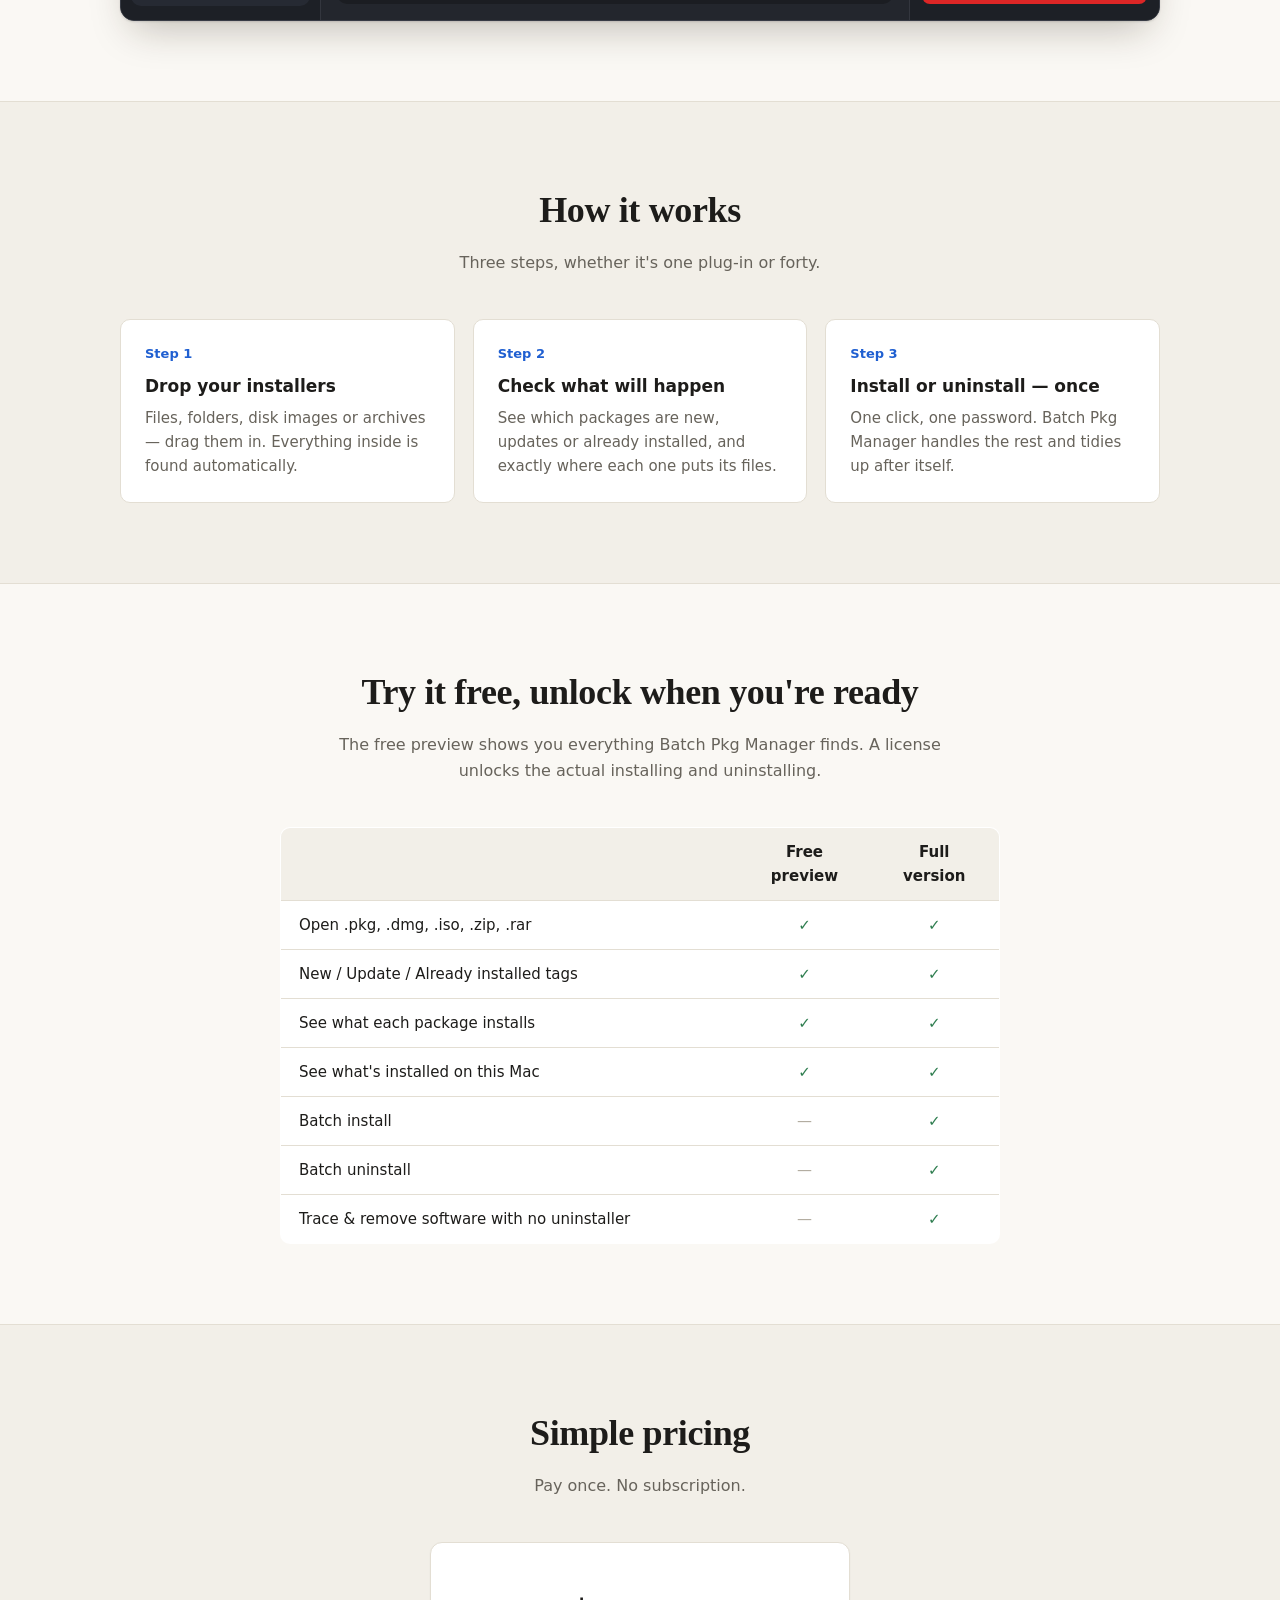
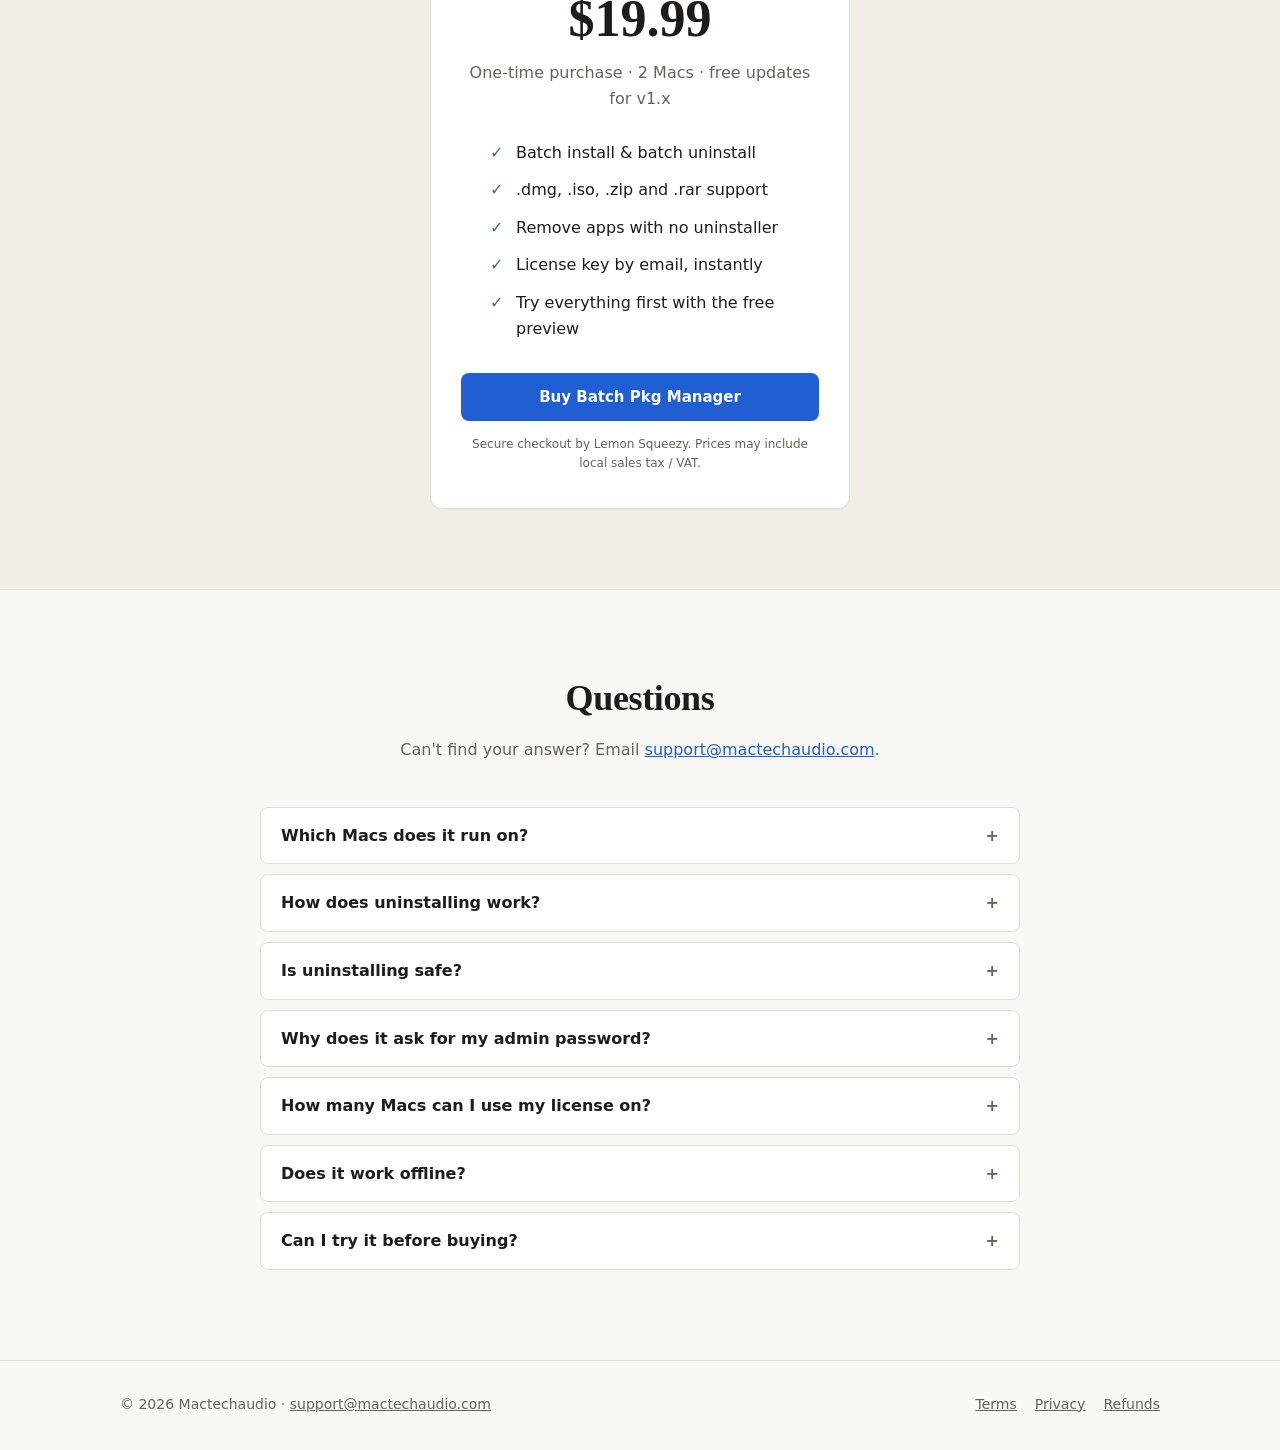
==== commit b176a88f: "Redesign site with a lighter, more natural look" ====
--- a/index.html
+++ b/index.html
@@ -34,7 +34,7 @@
     <p class="lead">Drop in a folder of installers — .pkg, .dmg, .iso, .zip or .rar — and Batch Pkg Manager unpacks them, shows you exactly what each one will do, and installs them all with one password. Then removes them just as easily, even when the vendor never gave you an uninstaller.</p>
     <div class="ctas">
       <a class="btn primary" href="#pricing">Buy — <span data-cfg="price"></span></a>
-      <a class="btn ghost" data-href="downloadURL" href="#">⬇︎ Download free preview</a>
+      <a class="btn ghost" data-href="downloadURL" href="#">Download free preview</a>
     </div>
     <div class="req">Universal app for Apple Silicon &amp; Intel · <span data-cfg="minMacOS"></span> · signed &amp; notarized by Apple</div>
 
@@ -92,14 +92,14 @@
     <h2>Everything installers should have done for you</h2>
     <p class="sub">Built for people who install a lot — producers with dozens of plug-ins, IT admins setting up Macs, anyone tired of clicking through the same installer ten times.</p>
     <div class="grid">
-      <div class="card"><div class="ico">⚡️</div><h3>Batch install</h3><p>Queue as many .pkg installers as you like and run them all in one go, with a single admin password and live progress.</p></div>
-      <div class="card"><div class="ico">🗑️</div><h3>Batch uninstall</h3><p>Drop the installers you used and see what's still on this Mac. Uninstall several products in one pass — every file each package put down, plug-in bundles included.</p></div>
-      <div class="card"><div class="ico">🔍</div><h3>No uninstaller? No problem</h3><p>For installer apps that leave no record, Batch Pkg Manager can trace what they install, so you can remove it later — and untick anything you want to keep.</p></div>
-      <div class="card"><div class="ico">🗜️</div><h3>Archives &amp; disk images</h3><p>.dmg, .iso, .zip and .rar — even archives inside archives. It unpacks and mounts them, finds the installers, and cleans up afterwards. Nothing else to install.</p></div>
-      <div class="card"><div class="ico">🏷️</div><h3>Know before you install</h3><p>Each package is tagged <b>New</b>, <b>Update 1.2 → 1.3</b>, <b>Already installed</b> or <b>Older than installed</b> — and you can see every file and folder it will write, before anything happens.</p></div>
-      <div class="card"><div class="ico">🔑</div><h3>Passwords remembered</h3><p>Password-protected archives and disk images ask once. Opt in and the password is saved in your Mac's Keychain and tried automatically next time.</p></div>
-      <div class="card"><div class="ico">🧹</div><h3>Leaves nothing behind</h3><p>Temporary files are deleted as soon as they're not needed — or when you quit, or cancel a big extraction midway. A free-space check runs before unpacking anything large.</p></div>
-      <div class="card"><div class="ico">💻</div><h3>Native &amp; trustworthy</h3><p>A universal SwiftUI app for Apple Silicon and Intel, signed with a Developer ID and notarized by Apple. No Rosetta, no helper apps, no subscriptions.</p></div>
+      <div class="feat"><h3>Batch install</h3><p>Queue as many .pkg installers as you like and run them all in one go, with a single admin password and live progress.</p></div>
+      <div class="feat"><h3>Batch uninstall</h3><p>Drop the installers you used and see what's still on this Mac. Uninstall several products in one pass — every file each package put down, plug-in bundles included.</p></div>
+      <div class="feat"><h3>No uninstaller? No problem</h3><p>For installer apps that leave no record, Batch Pkg Manager can trace what they install, so you can remove it later — and untick anything you want to keep.</p></div>
+      <div class="feat"><h3>Archives &amp; disk images</h3><p>.dmg, .iso, .zip and .rar — even archives inside archives. It unpacks and mounts them, finds the installers, and cleans up afterwards. Nothing else to install.</p></div>
+      <div class="feat"><h3>Know before you install</h3><p>Each package is tagged <b>New</b>, <b>Update 1.2 → 1.3</b>, <b>Already installed</b> or <b>Older than installed</b> — and you can see every file and folder it will write, before anything happens.</p></div>
+      <div class="feat"><h3>Passwords remembered</h3><p>Password-protected archives and disk images ask once. Opt in and the password is saved in your Mac's Keychain and tried automatically next time.</p></div>
+      <div class="feat"><h3>Leaves nothing behind</h3><p>Temporary files are deleted as soon as they're not needed — or when you quit, or cancel a big extraction midway. A free-space check runs before unpacking anything large.</p></div>
+      <div class="feat"><h3>Native &amp; trustworthy</h3><p>A universal SwiftUI app for Apple Silicon and Intel, signed with a Developer ID and notarized by Apple. No Rosetta, no helper apps, no subscriptions.</p></div>
     </div>
   </div>
 </section>
@@ -133,9 +133,9 @@
             <div class="row"><i class="cb on"></i><span class="ok">◷</span><div>Synth Engine<small>from Synth Engine 2.4.dmg</small></div><span class="tag found">Found — 2 component(s) ⌄</span><span class="x">⊗</span></div>
             <div class="popover">
               <b>Synth Engine</b><small>2 component(s) · 1,248 file(s) will be removed</small>
-              <div class="pv"><span>🧩 /Library/Audio/Plug-Ins/Components/Synth Engine.component</span><em>412 files</em></div>
-              <div class="pv"><span>🧩 /Library/Audio/Plug-Ins/VST3/Synth Engine.vst3</span><em>398 files</em></div>
-              <div class="pv"><span>📁 /Library/Application Support/Synth Engine</span><em>438 files</em></div>
+              <div class="pv"><span>/Library/Audio/Plug-Ins/Components/Synth Engine.component</span><em>412 files</em></div>
+              <div class="pv"><span>/Library/Audio/Plug-Ins/VST3/Synth Engine.vst3</span><em>398 files</em></div>
+              <div class="pv"><span>/Library/Application Support/Synth Engine</span><em>438 files</em></div>
             </div>
             <div class="row"><i class="cb on"></i><span class="ok">◷</span><div>Reverb Suite<small>from Reverb Suite.zip</small></div><span class="tag found">Found — 1 component(s) ⌄</span><span class="x">⊗</span></div>
             <div class="row"><i class="cb on"></i><span class="ok">◷</span><div>Tape Delay<small>Tape Delay 1.1.pkg</small></div><span class="tag found">Found — 3 component(s) ⌄</span><span class="x">⊗</span></div>
@@ -148,14 +148,14 @@
           <div class="group"><div class="opt small">3 of 4 dropped package(s) are currently installed.</div><div class="opt small">3 selected to uninstall.</div></div>
           <b class="h">How this works</b>
           <div class="group"><div class="opt small wrap">Removes the files listed in each package's install receipt, then forgets the receipt. Plug-in and app bundles are removed completely.</div></div>
-          <div class="go red">🗑 Uninstall Selected</div>
+          <div class="go red">Uninstall Selected</div>
         </aside>
       </div>
     </div>
   </div>
 </section>
 
-<section style="background:var(--bg2)">
+<section class="alt">
   <div class="wrap">
     <h2>How it works</h2>
     <p class="sub">Three steps, whether it's one plug-in or forty.</p>
@@ -186,7 +186,7 @@
   </div>
 </section>
 
-<section id="pricing" style="background:var(--bg2)">
+<section id="pricing" class="alt">
   <div class="wrap">
     <h2>Simple pricing</h2>
     <p class="sub">Pay once. No subscription.</p>
--- a/site.css
+++ b/site.css
@@ -1,36 +1,37 @@
 :root{
-  --bg:#0d0b14; --bg2:#15121f; --card:#1b1728; --line:#2c2640;
-  --text:#ece9f5; --muted:#a39db8; --accent:#8b5cf6; --accent2:#6366f1;
-  --green:#34d399; --orange:#fb923c; --radius:14px;
-  --grad:linear-gradient(135deg,#8b5cf6 0%,#6366f1 55%,#3b82f6 100%);
+  --bg:#faf8f4; --bg2:#f2efe8; --card:#ffffff; --line:#e3ded3;
+  --text:#1d1c1a; --muted:#67635b; --accent:#1f5fd1; --accent-dark:#174ba8;
+  --green:#2e7d4f; --orange:#b45309; --radius:10px;
+  --serif:ui-serif,"New York","Iowan Old Style",Georgia,serif;
 }
 *{box-sizing:border-box;margin:0;padding:0}
 html{scroll-behavior:smooth}
-body{background:var(--bg);color:var(--text);font:16px/1.6 -apple-system,BlinkMacSystemFont,"SF Pro Text","Inter",system-ui,sans-serif;-webkit-font-smoothing:antialiased}
+body{background:var(--bg);color:var(--text);font:16px/1.6 -apple-system,BlinkMacSystemFont,"SF Pro Text",system-ui,sans-serif;-webkit-font-smoothing:antialiased}
 a{color:inherit}
+p a,.sub a{color:var(--accent)}
 .wrap{max-width:1080px;margin:0 auto;padding:0 20px}
-nav{position:sticky;top:0;z-index:10;background:rgba(13,11,20,.8);backdrop-filter:blur(12px);border-bottom:1px solid var(--line)}
-nav .wrap{display:flex;align-items:center;gap:14px;height:60px}
-nav .brand{display:flex;align-items:center;gap:10px;font-weight:700;text-decoration:none}
-nav .brand img{width:28px;height:28px;border-radius:7px}
+nav{position:sticky;top:0;z-index:10;background:rgba(250,248,244,.92);backdrop-filter:blur(10px);border-bottom:1px solid var(--line)}
+nav .wrap{display:flex;align-items:center;gap:14px;height:58px}
+nav .brand{display:flex;align-items:center;gap:10px;font-weight:600;text-decoration:none}
+nav .brand img{width:26px;height:26px;border-radius:6px}
 nav .links{margin-left:auto;display:flex;gap:22px;align-items:center;font-size:14px;color:var(--muted)}
 nav .links a{text-decoration:none}
 nav .links a:hover{color:var(--text)}
-.btn{display:inline-flex;align-items:center;gap:8px;padding:12px 22px;border-radius:10px;font-weight:600;text-decoration:none;border:1px solid transparent;cursor:pointer;font-size:15px;transition:transform .15s,opacity .15s}
-.btn:hover{transform:translateY(-1px)}
-.btn.primary{background:var(--grad);color:#fff;box-shadow:0 8px 30px rgba(139,92,246,.35)}
-.btn.ghost{border-color:var(--line);background:var(--card)}
-.btn.small{padding:8px 14px;font-size:14px}
-header.hero{padding:90px 0 60px;text-align:center;position:relative;overflow:hidden}
-header.hero:before{content:"";position:absolute;inset:-40% -10% auto;height:620px;background:radial-gradient(closest-side,rgba(139,92,246,.28),transparent);pointer-events:none}
-.hero img.icon{width:112px;height:112px;border-radius:26px;box-shadow:0 20px 60px rgba(99,102,241,.45)}
-.hero h1{font-size:clamp(34px,6vw,58px);line-height:1.08;letter-spacing:-.02em;margin:26px auto 16px;max-width:980px}
-.hero h1 span{background:var(--grad);-webkit-background-clip:text;background-clip:text;color:transparent}
-.hero p.lead{font-size:clamp(17px,2.2vw,20px);color:var(--muted);max-width:680px;margin:0 auto 32px}
+.btn{display:inline-flex;align-items:center;gap:8px;padding:11px 20px;border-radius:8px;font-weight:600;text-decoration:none;border:1px solid transparent;cursor:pointer;font-size:15px;transition:background .15s,border-color .15s}
+.btn.primary{background:var(--accent);color:#fff}
+.btn.primary:hover{background:var(--accent-dark)}
+.btn.ghost{border-color:#cfc9bc;background:var(--card);color:var(--text)}
+.btn.ghost:hover{border-color:#a9a293}
+.btn.small{padding:7px 13px;font-size:14px}
+header.hero{padding:72px 0 56px;text-align:center}
+.hero img.icon{width:96px;height:96px;border-radius:22px;box-shadow:0 1px 2px rgba(0,0,0,.1),0 10px 24px -8px rgba(40,30,10,.3)}
+.hero h1{font-family:var(--serif);font-weight:600;font-size:clamp(32px,5.4vw,52px);line-height:1.12;letter-spacing:-.01em;margin:24px auto 16px;max-width:900px}
+.hero h1 span{color:var(--muted)}
+.hero p.lead{font-size:clamp(17px,2.1vw,19px);color:var(--muted);max-width:640px;margin:0 auto 30px}
 .hero .ctas{display:flex;gap:12px;justify-content:center;flex-wrap:wrap}
 .hero .req{margin-top:16px;font-size:13px;color:var(--muted)}
 /* app mockup — mirrors the real window layout */
-.mock{margin:56px auto 0;max-width:1060px;background:#23262d;border:1px solid #383c45;border-radius:14px;box-shadow:0 30px 80px rgba(0,0,0,.55);overflow:hidden;text-align:left;font-size:13px;color:#e7e8ec}
+.mock{margin:56px auto 0;max-width:1060px;background:#23262d;border:1px solid #383c45;border-radius:14px;box-shadow:0 1px 2px rgba(0,0,0,.12),0 18px 40px -12px rgba(40,30,10,.28);overflow:hidden;text-align:left;font-size:13px;color:#e7e8ec}
 .mock .bar{display:flex;align-items:center;gap:7px;padding:10px 14px;background:#1d2026;border-bottom:1px solid #33363e}
 .mock .bar i{width:12px;height:12px;border-radius:50%}
 .mock .bar i:nth-child(1){background:#ff5f57}.mock .bar i:nth-child(2){background:#febc2e}.mock .bar i:nth-child(3){background:#28c840}
@@ -91,46 +92,50 @@
 .mock .opt.wrap{white-space:normal;line-height:1.45}
 .mock .go.red{background:#dc2626}
 .mock .go{margin-top:auto;padding:10px;border-radius:8px;background:linear-gradient(90deg,#6d5dfc,#8b5cf6);text-align:center;font-weight:600;color:#fff}
-section{padding:80px 0}
-section h2{font-size:clamp(28px,4vw,40px);letter-spacing:-.02em;text-align:center;margin-bottom:12px}
-section p.sub{color:var(--muted);text-align:center;max-width:640px;margin:0 auto 44px}
-.grid{display:grid;grid-template-columns:repeat(auto-fit,minmax(280px,1fr));gap:18px}
+section{padding:80px 0;border-top:1px solid var(--line)}
+section.alt{background:var(--bg2)}
+section h2{font-family:var(--serif);font-weight:600;font-size:clamp(26px,3.6vw,36px);letter-spacing:-.01em;text-align:center;margin-bottom:10px}
+section p.sub{color:var(--muted);text-align:center;max-width:620px;margin:0 auto 44px}
+.grid{display:grid;grid-template-columns:repeat(auto-fit,minmax(280px,1fr));column-gap:44px;row-gap:6px}
+.grid .feat{padding:20px 0;border-top:1px solid var(--line)}
+.grid .feat h3{font-size:17px;margin-bottom:4px}
+.grid .feat p{color:var(--muted);font-size:15px}
 .card{background:var(--card);border:1px solid var(--line);border-radius:var(--radius);padding:24px}
-.card .ico{width:40px;height:40px;border-radius:10px;display:grid;place-items:center;background:rgba(139,92,246,.16);font-size:20px;margin-bottom:14px}
-.card h3{font-size:18px;margin-bottom:6px}
+.card h3{font-size:17px;margin-bottom:6px}
 .card p{color:var(--muted);font-size:15px}
 .steps{counter-reset:s;display:grid;grid-template-columns:repeat(auto-fit,minmax(240px,1fr));gap:18px}
-.steps .card:before{counter-increment:s;content:counter(s);display:grid;place-items:center;width:32px;height:32px;border-radius:50%;background:var(--grad);font-weight:700;margin-bottom:14px}
+.steps .card:before{counter-increment:s;content:"Step " counter(s);display:block;font-size:13px;font-weight:600;color:var(--accent);margin-bottom:8px}
 table.cmp{width:100%;max-width:720px;margin:0 auto;border-collapse:collapse;background:var(--card);border:1px solid var(--line);border-radius:var(--radius);overflow:hidden;font-size:15px}
-table.cmp th,table.cmp td{padding:13px 18px;border-bottom:1px solid var(--line);text-align:left}
+table.cmp th,table.cmp td{padding:12px 18px;border-bottom:1px solid var(--line);text-align:left}
+table.cmp tr:last-child td{border-bottom:0}
 table.cmp th:not(:first-child),table.cmp td:not(:first-child){text-align:center;width:130px}
-table.cmp thead th{background:var(--bg2)}
-.yes{color:var(--green);font-weight:700}.no{color:var(--muted)}
-.price{max-width:440px;margin:0 auto;text-align:center;background:var(--card);border:1px solid var(--line);border-radius:18px;padding:36px 30px;position:relative}
-.price:before{content:"";position:absolute;inset:-1px;border-radius:18px;padding:1px;background:var(--grad);-webkit-mask:linear-gradient(#000 0 0) content-box,linear-gradient(#000 0 0);-webkit-mask-composite:xor;mask-composite:exclude;pointer-events:none}
-.price .amt{font-size:56px;font-weight:800;letter-spacing:-.03em}
+table.cmp thead th{background:var(--bg2);font-weight:600}
+.yes{color:var(--green);font-weight:700}.no{color:#b3ada0}
+.price{max-width:420px;margin:0 auto;text-align:center;background:var(--card);border:1px solid var(--line);border-radius:12px;padding:34px 30px;box-shadow:0 1px 2px rgba(0,0,0,.05)}
+.price .amt{font-family:var(--serif);font-size:52px;font-weight:600}
 .price .per{color:var(--muted);margin-bottom:22px}
 .price ul{list-style:none;text-align:left;margin:0 auto 26px;max-width:300px}
-.price li{padding:6px 0 6px 26px;position:relative;color:var(--muted)}
+.price li{padding:6px 0 6px 26px;position:relative;color:var(--text)}
 .price li:before{content:"✓";position:absolute;left:0;color:var(--green);font-weight:700}
 .price .btn{width:100%;justify-content:center}
 .price .fine{font-size:12px;color:var(--muted);margin-top:14px}
-details{background:var(--card);border:1px solid var(--line);border-radius:12px;padding:16px 20px;margin:0 auto 12px;max-width:760px}
+details{background:var(--card);border:1px solid var(--line);border-radius:8px;padding:15px 20px;margin:0 auto 10px;max-width:760px}
 details summary{cursor:pointer;font-weight:600;list-style:none}
 details summary::-webkit-details-marker{display:none}
 details summary:after{content:"+";float:right;color:var(--muted)}
 details[open] summary:after{content:"–"}
 details p{color:var(--muted);margin-top:10px;font-size:15px}
-footer{border-top:1px solid var(--line);padding:36px 0;color:var(--muted);font-size:14px}
+footer{border-top:1px solid var(--line);padding:32px 0;color:var(--muted);font-size:14px}
 footer .wrap{display:flex;flex-wrap:wrap;gap:16px;justify-content:space-between;align-items:center}
 footer .links{display:flex;gap:18px;flex-wrap:wrap}
 /* legal pages */
-.legal{max-width:760px;margin:0 auto;padding:60px 20px 80px}
-.legal h1{font-size:36px;letter-spacing:-.02em;margin-bottom:6px}
-.legal .date{color:var(--muted);margin-bottom:30px;font-size:14px}
-.legal h2{font-size:20px;margin:30px 0 8px}
-.legal p,.legal li{color:#cfcadf;margin-bottom:10px}
+.legal{max-width:720px;margin:0 auto;padding:56px 20px 80px}
+.legal h1{font-family:var(--serif);font-weight:600;font-size:34px;margin-bottom:6px}
+.legal .date{color:var(--muted);margin-bottom:28px;font-size:14px}
+.legal h2{font-size:19px;margin:28px 0 8px}
+.legal p,.legal li{color:#3d3a35;margin-bottom:10px}
 .legal ul{padding-left:22px}
+.legal a{color:var(--accent)}
 @media (max-width:900px){
   .mock .app{grid-template-columns:1fr 230px}
   .mock .side{display:none}
@@ -142,7 +147,7 @@
   nav .links a.hide-sm{display:none}
   .mock .row .size{display:none}
   section{padding:60px 0}
-  header.hero{padding:60px 0 40px}
+  header.hero{padding:48px 0 32px}
 }
 .mock .app>*{min-width:0}
 .mock .opt.small{white-space:normal;line-height:1.45}
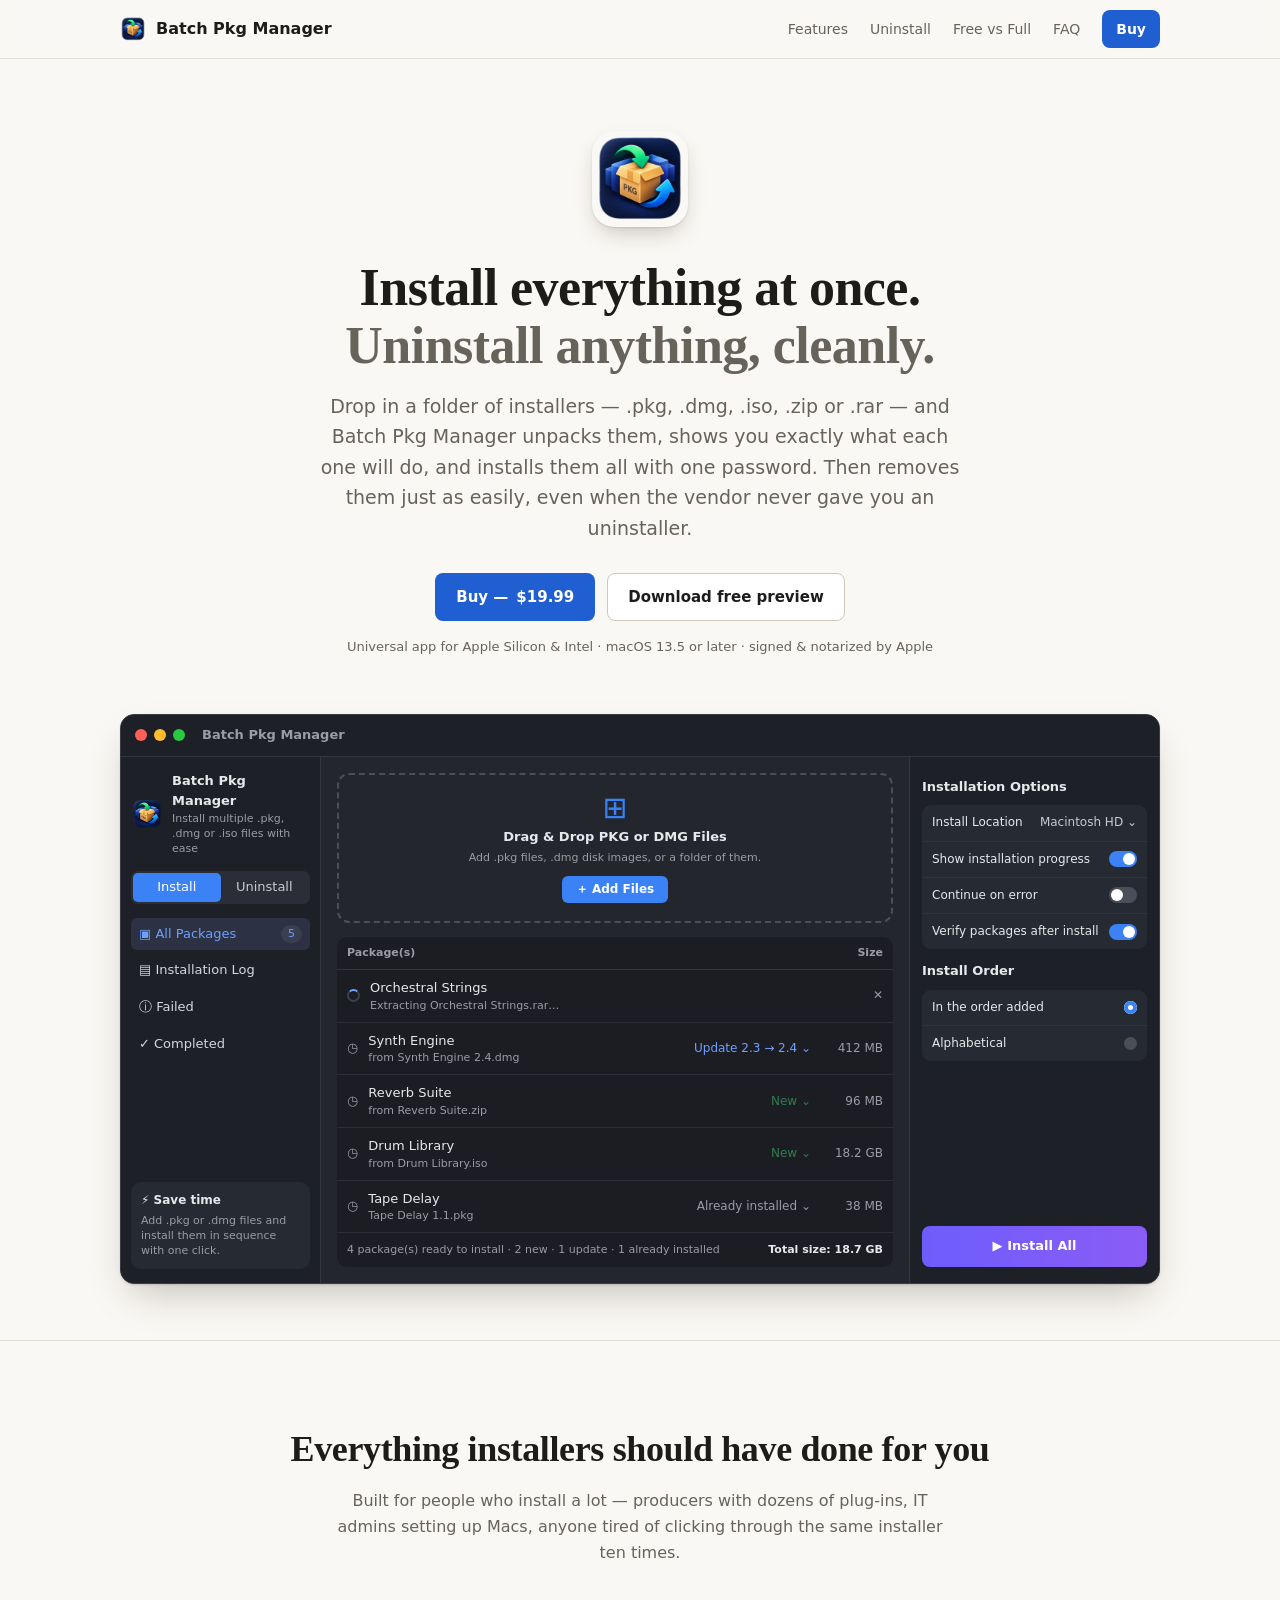
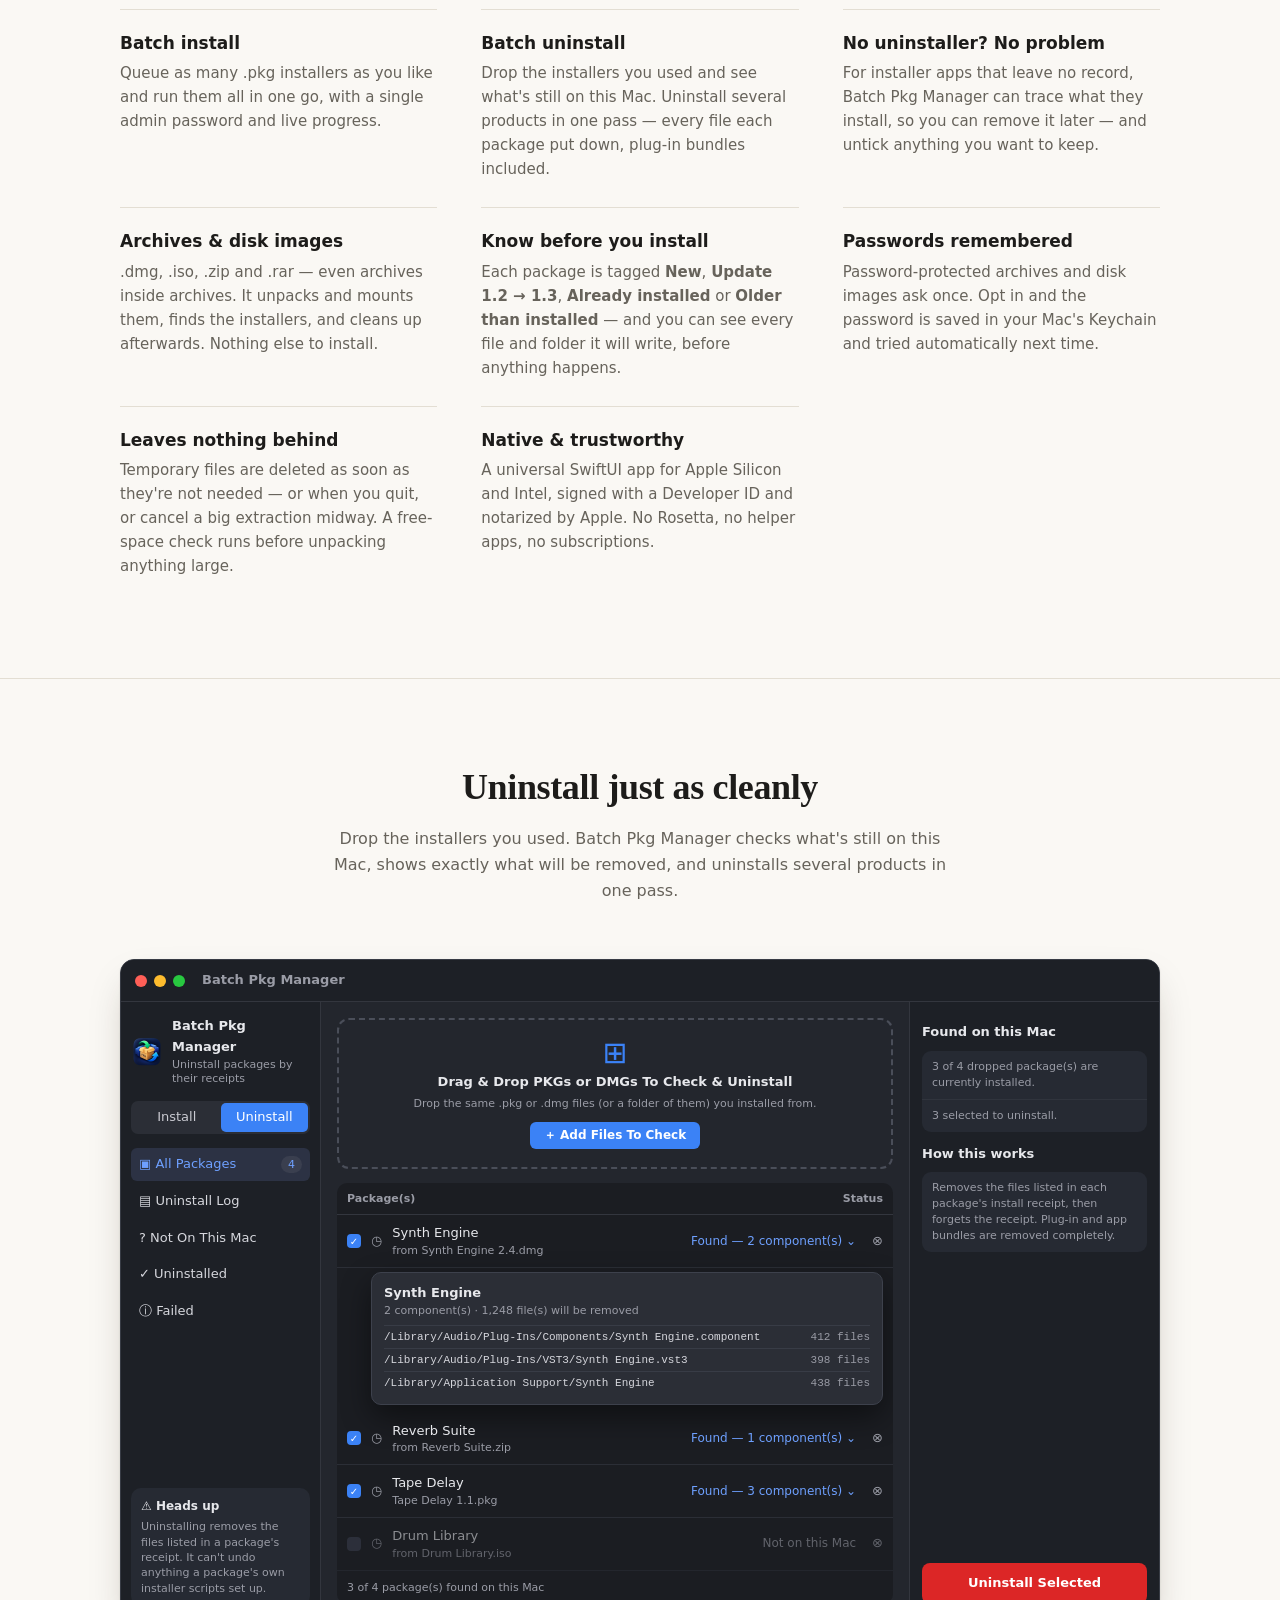
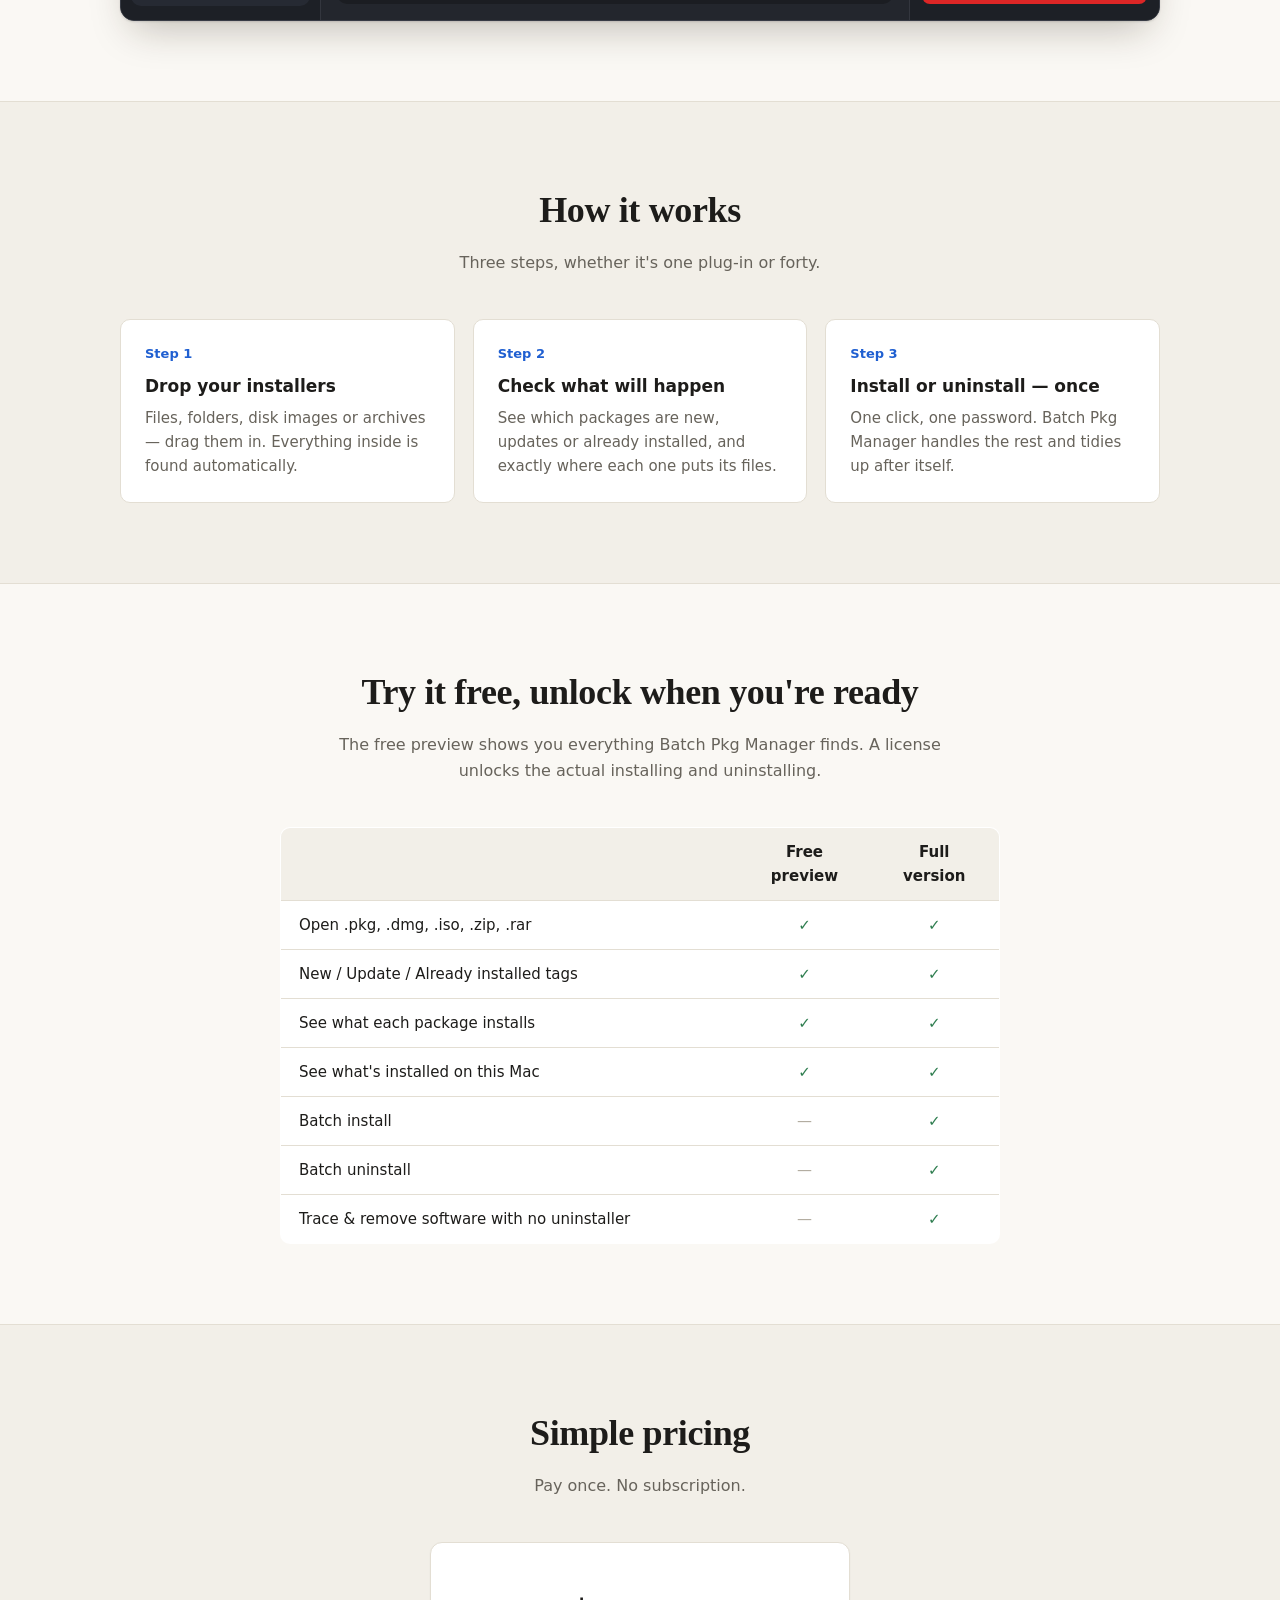
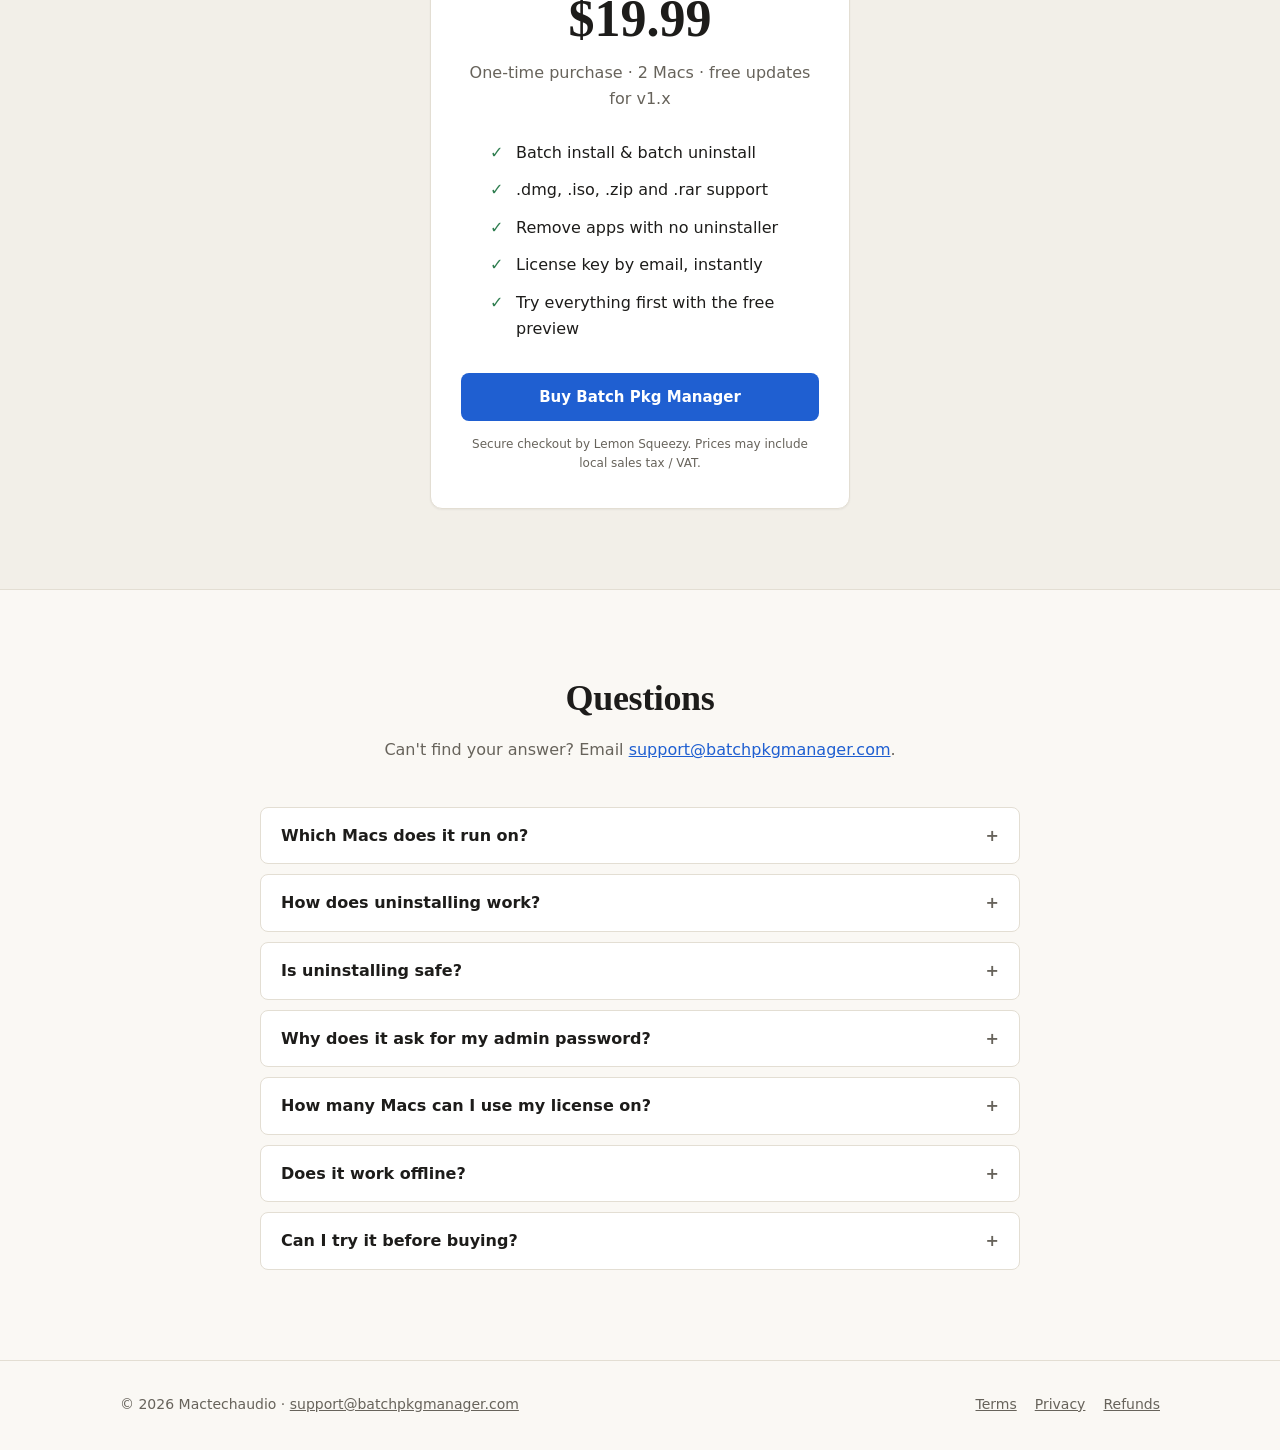
==== commit a63bda3a: "Add files via upload" ====
--- a/index.html
+++ b/index.html
@@ -11,6 +11,9 @@
 <link rel="icon" href="icon.png">
 <link rel="stylesheet" href="site.css">
 <script src="config.js"></script>
+<!-- Lemon Squeezy affiliate tracking: credits the affiliate when a visitor from an ?aff= link buys -->
+<script>window.lemonSqueezyAffiliateConfig = { store: "mactechaudio" };</script>
+<script src="https://lmsqueezy.com/affiliate.js" defer></script>
 </head>
 <body>
 
